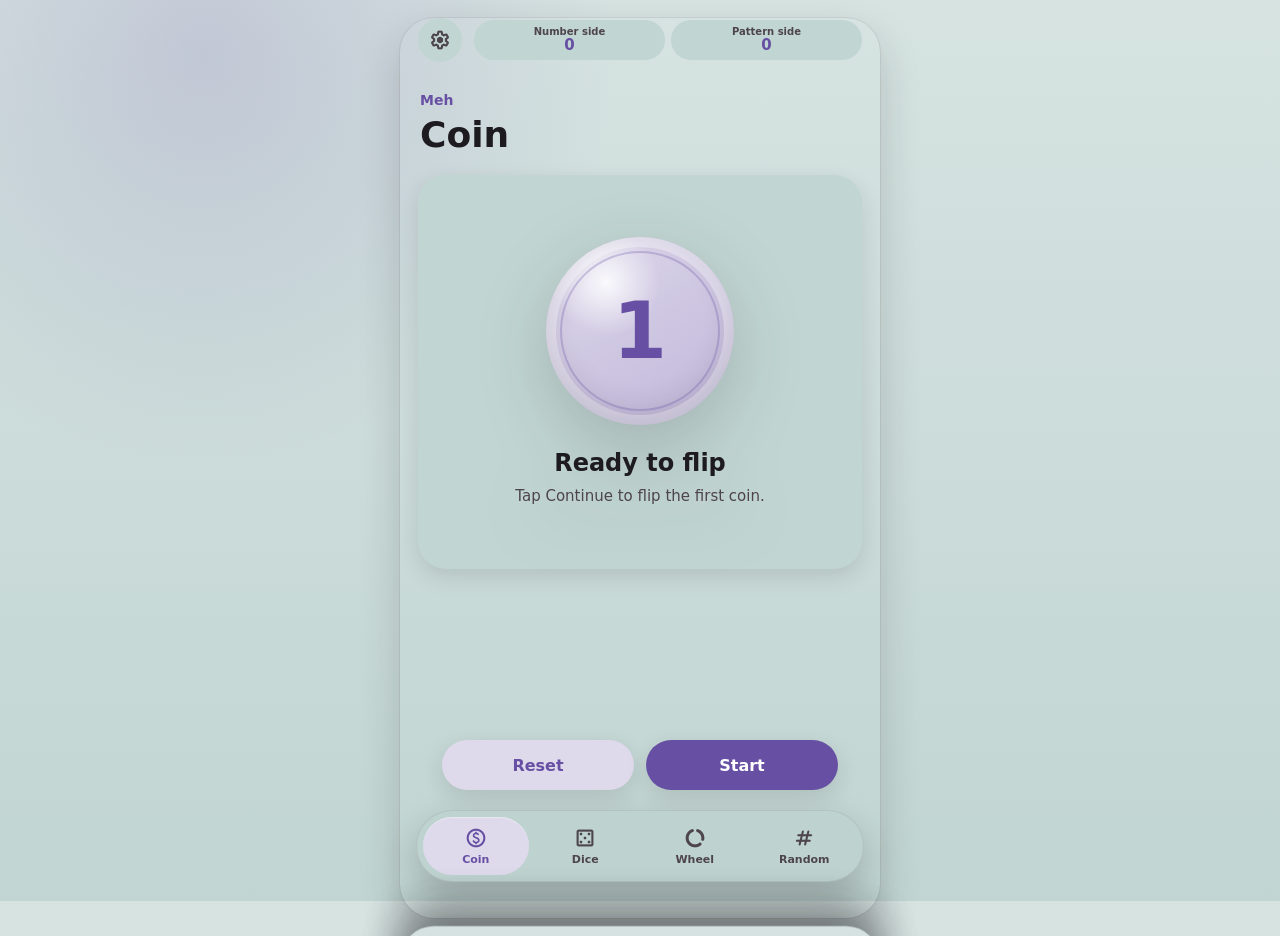
==== android/app/src/main/assets/www/index.html @ 9d7cecc6 "Revert "fix: make iOS PWA status bar transparent" This reverts commit 17bedfe222219bbd988192f1cb6c4c" ====
<!doctype html>
<html lang="zh-CN">
  <head>
    <meta charset="UTF-8" />
    <meta name="viewport" content="width=device-width, initial-scale=1, viewport-fit=cover" />
    <meta id="themeColorMeta" name="theme-color" content="#d6e3e1" />
    <meta name="color-scheme" content="light dark" />
    <meta name="meh-build" content="1.1.1-pwa-r21" />
    <meta name="apple-mobile-web-app-capable" content="yes" />
    <meta id="appleWebAppTitle" name="apple-mobile-web-app-title" content="随便吧" />
    <meta name="apple-mobile-web-app-status-bar-style" content="black-translucent" />
    <meta name="mobile-web-app-capable" content="yes" />
    <style>
      html,
      body {
        width: 100%;
        min-height: 100%;
        margin: 0;
        padding: 0;
      }

      html {
        background-color: var(--surface, #d6e3e1);
      }

      body {
        min-height: 100vh;
        background: transparent;
      }

      @supports (height: 100dvh) {
        body {
          min-height: 100dvh;
        }
      }
    </style>
    <title>随便吧</title>
    <link id="appManifest" rel="manifest" href="./manifest-zh.webmanifest?v=1.1.1-pwa-r21" />
    <script>
      (() => {
        const root = document.documentElement;
        const supportedLanguages = ["zh", "en", "ja", "kk"];
        const browserLanguage = (navigator.languages || [navigator.language || "en"])
          .map((language) => String(language).toLowerCase().split("-")[0])
          .find((language) => supportedLanguages.includes(language)) || "en";
        let language = browserLanguage;
        let savedSettings = {};

        try {
          savedSettings = JSON.parse(localStorage.getItem("meh-app-settings-v2") || "{}");
          if (supportedLanguages.includes(savedSettings.language)) language = savedSettings.language;
        } catch {
          // Keep the browser-derived language when storage is unavailable or invalid.
        }

        const isAndroidApp = Boolean(window.MehAndroid?.getSafeAreaInsets);
        const isStandalone = window.matchMedia?.("(display-mode: standalone)").matches || navigator.standalone === true;
        const isIos = /iPad|iPhone|iPod/.test(navigator.userAgent)
          || (navigator.platform === "MacIntel" && navigator.maxTouchPoints > 1);
        const platformClass = isAndroidApp
          ? "platform-android-app"
          : isIos && isStandalone
            ? "platform-ios-pwa"
            : "platform-browser";
        root.classList.remove("platform-ios-pwa", "platform-android-app", "platform-browser");
        root.classList.add(platformClass);
        root.dataset.runtime = platformClass;

        if (isAndroidApp) {
          try {
            const nativeInsets = JSON.parse(window.MehAndroid.getSafeAreaInsets());
            for (const side of ["top", "right", "bottom", "left"]) {
              root.style.setProperty(`--android-inset-${side}`, `${Number(nativeInsets[side]) || 0}px`);
            }
          } catch (error) {
            console.warn("[Meh] Native safe-area bootstrap failed:", error);
          }
        }

        const normalizeHex = (value, fallback) => /^#[0-9a-f]{6}$/i.test(String(value)) ? String(value) : fallback;
        const mixHex = (from, to, amount) => {
          const channels = (hex) => [1, 3, 5].map((start) => Number.parseInt(hex.slice(start, start + 2), 16));
          const a = channels(from);
          const b = channels(to);
          return `#${a.map((value, index) => Math.round(value * (1 - amount) + b[index] * amount).toString(16).padStart(2, "0")).join("")}`;
        };
        const background = normalizeHex(savedSettings.primaryThemeColor || savedSettings.themeColor, "#6b9c94");
        const accent = normalizeHex(savedSettings.secondaryThemeColor || savedSettings.themeColor, "#6750a4");
        const prefersDark = window.matchMedia?.("(prefers-color-scheme: dark)").matches;
        const isDark = savedSettings.darkMode === "dark" || (savedSettings.darkMode !== "light" && prefersDark);
        const surface = isDark ? mixHex(background, "#111014", 0.82) : mixHex(background, "#ffffff", 0.72);
        const surfaceContainer = isDark ? mixHex(background, "#1d1b20", 0.72) : mixHex(background, "#ffffff", 0.58);
        const surfaceContainerHigh = isDark ? mixHex(background, "#24212a", 0.66) : mixHex(background, "#ffffff", 0.48);
        root.classList.toggle("theme-dark", isDark);
        root.style.colorScheme = isDark ? "dark" : "light";
        root.style.setProperty("--primary", accent);
        root.style.setProperty("--surface", surface);
        root.style.setProperty("--surface-container", surfaceContainer);
        root.style.setProperty("--surface-container-high", surfaceContainerHigh);
        document.querySelector("#themeColorMeta").content = surface;

        const isChinese = language === "zh";
        const appName = isChinese ? "随便吧" : "Meh";
        const pwaBuild = document.querySelector('meta[name="meh-build"]').content;
        document.documentElement.lang = isChinese ? "zh-CN" : language;
        document.title = appName;
        document.querySelector("#appleWebAppTitle").content = appName;
        document.querySelector("#appManifest").href = isChinese
          ? `./manifest-zh.webmanifest?v=${encodeURIComponent(pwaBuild)}`
          : `./manifest-meh.webmanifest?v=${encodeURIComponent(pwaBuild)}`;
      })();
    </script>
    <link
      rel="icon"
      type="image/x-icon"
      href="./favicon.ico?v=1.1.1-pwa-r21"
    />
    <link
      rel="shortcut icon"
      type="image/x-icon"
      href="./favicon.ico?v=1.1.1-pwa-r21"
    />
    <link
      rel="apple-touch-icon"
      href="./icons/meh_icon.png?v=1.1.1-pwa-r21"
    />
    <link rel="stylesheet" href="./style.css?v=1.1.1-pwa-r21" />
  </head>
  <body>
    <div id="viewport-background" aria-hidden="true"></div>

    <div class="phone-frame" id="app">
      <main class="app">
        <header class="top-bar" id="topBar">
          <button class="icon-button" id="settingsButton" type="button" aria-label="打开设置">
            <span class="material-symbols-rounded" aria-hidden="true">settings</span>
          </button>

          <div class="top-stats" id="topStats" aria-label="统计信息">
            <span class="material-symbols-rounded" aria-hidden="true">query_stats</span>
            <span>统计</span>
          </div>

          <button class="icon-button" id="featureButton" type="button" aria-label="功能按钮">
            <span class="material-symbols-rounded" aria-hidden="true">more_horiz</span>
          </button>
        </header>

        <section class="page-heading">
          <p class="app-name" id="appName">随便吧</p>
          <h1 id="pageTitle">抛硬币</h1>
        </section>

        <section class="page-card" id="pageContent" aria-live="polite"></section>
      </main>
    </div>

    <div class="page-actions" id="pageActions" hidden>
      <button class="pill-button pill-button-tonal" id="resetButton" type="button">清零</button>
      <button class="pill-button pill-button-filled" id="continueButton" type="button">继续</button>
    </div>

    <nav class="floating-dock bottom-nav-positioner" aria-label="主要功能">
      <div class="floating-dock-surface bottom-nav-surface">
        <div class="floating-dock-content bottom-nav-content">
          <div class="dock-indicator" id="dockIndicator" aria-hidden="true"></div>
          <button class="dock-item is-active" type="button" data-page="coin">
            <span class="material-symbols-rounded" aria-hidden="true">paid</span>
            <span data-nav-label="coin">抛硬币</span>
          </button>
          <button class="dock-item" type="button" data-page="dice">
            <span class="material-symbols-rounded" aria-hidden="true">casino</span>
            <span data-nav-label="dice">摇骰子</span>
          </button>
          <button class="dock-item" type="button" data-page="wheel">
            <span class="material-symbols-rounded" aria-hidden="true">data_usage</span>
            <span data-nav-label="wheel">大转盘</span>
          </button>
          <button class="dock-item" type="button" data-page="number">
            <span class="material-symbols-rounded" aria-hidden="true">tag</span>
            <span data-nav-label="number">随机数</span>
          </button>
        </div>
      </div>
    </nav>

    <div class="scrim" id="scrim" hidden></div>

    <aside class="settings-sheet" id="settingsSheet" aria-hidden="true" aria-labelledby="settingsTitle">
      <div class="sheet-handle" aria-hidden="true"></div>
      <div class="sheet-header">
        <div>
          <h2 id="settingsTitle" data-i18n="settings">设置</h2>
        </div>
        <button class="icon-button" id="closeSettingsButton" type="button" aria-label="关闭设置">
          <span class="material-symbols-rounded" aria-hidden="true">close</span>
        </button>
      </div>

<!--=========原本段落=========-->

      <!-- <section class="setting-card color-setting-card">
        <div class="setting-title" data-i18n="themeColor">主题颜色</div>
        <div class="palette-panel">
          <div class="color-row">
            <div>
              <span class="setting-title" data-i18n="primaryThemeColor">首选主题色（背景）</span>
              <span class="setting-copy">Surface / Background</span>
            </div>
          </div>
          <div class="swatch-grid" id="primarySwatches"></div>
          <div class="advanced-color-picker" id="primaryColorPicker" data-color-picker="primary" hidden>
            <span class="picker-field" aria-hidden="true">
              <span class="picker-dot"></span>
            </span>
            <input class="picker-hue-range" type="range" min="0" max="360" value="0" aria-label="Primary hue" />
            <span class="picker-hue" aria-hidden="true">
              <span class="picker-hue-thumb"></span>
            </span>
            <input class="color-input" id="primaryThemeColorInput" type="hidden" value="#6b9c94" />
          </div>

          <div class="color-row">
            <div>
              <span class="setting-title" data-i18n="secondaryThemeColor">次选主题色（字体/按钮）</span>
              <span class="setting-copy">Text / Buttons</span>
            </div>
          </div>
          <div class="swatch-grid" id="secondarySwatches"></div>
          <div class="advanced-color-picker" id="secondaryColorPicker" data-color-picker="secondary" hidden>
            <span class="picker-field" aria-hidden="true">
              <span class="picker-dot"></span>
            </span>
            <input class="picker-hue-range" type="range" min="0" max="360" value="0" aria-label="Secondary hue" />
            <span class="picker-hue" aria-hidden="true">
              <span class="picker-hue-thumb"></span>
            </span>
            <input class="color-input" id="secondaryThemeColorInput" type="hidden" value="#6750a4" />
          </div>
        </div> 
      </section>-->

<!--========= 使用gemini=========修改 -->

      <section class="setting-card color-setting-card">
        <div class="setting-section-title">
          <span class="material-symbols-rounded setting-title-icon" aria-hidden="true">palette</span>
          <span class="setting-title" data-i18n="themeColor">主题颜色</span>
        </div>
        <div class="palette-panel">
          <div class="color-row">
            <span class="setting-title" data-i18n="primaryThemeColor">首选主题色（背景）</span>
          </div>
          <div class="swatch-grid" id="primarySwatches"></div>
          <div class="advanced-color-picker" id="primaryColorPicker" data-color-picker="primary" hidden>
            <span class="picker-field" aria-hidden="true">
              <span class="picker-dot"></span>
            </span>
            <input class="picker-hue-range" type="range" min="0" max="360" value="0" aria-label="Primary hue" />
            <span class="picker-hue" aria-hidden="true">
              <span class="picker-hue-thumb"></span>
            </span>
            <input class="color-input" id="primaryThemeColorInput" type="hidden" value="#6b9c94" />
          </div>

          <div class="color-row" style="margin-top: 12px;">
            <span class="setting-title" data-i18n="secondaryThemeColor">次选主题色（字体/按钮）</span>
          </div>
          <div class="swatch-grid" id="secondarySwatches"></div>
          <div class="advanced-color-picker" id="secondaryColorPicker" data-color-picker="secondary" hidden>
            <span class="picker-field" aria-hidden="true">
              <span class="picker-dot"></span>
            </span>
            <input class="picker-hue-range" type="range" min="0" max="360" value="0" aria-label="Secondary hue" />
            <span class="picker-hue" aria-hidden="true">
              <span class="picker-hue-thumb"></span>
            </span>
            <input class="color-input" id="secondaryThemeColorInput" type="hidden" value="#6750a4" />
          </div>
        </div>
      </section>

<!-- =====使用gemini修改结束====== -->

      <section class="setting-card">
        <div class="dark-mode-picker">
          <label class="editor-label language-label" for="darkModeMenuButton">
            <span class="material-symbols-rounded" aria-hidden="true">dark_mode</span>
            <span data-i18n="darkMode">深色模式</span>
          </label>

          <button class="editor-field language-menu-button" id="darkModeMenuButton" type="button" aria-haspopup="listbox" aria-expanded="false">
            <span id="darkModeMenuText">自动</span>
            <span class="material-symbols-rounded menu-arrow" aria-hidden="true">expand_more</span>
          </button>

          <div class="language-menu dark-mode-menu" id="darkModeMenu" role="listbox" hidden>
            <button type="button" role="option" data-dark-option="light" data-i18n="lightMode">浅色</button>
            <button type="button" role="option" data-dark-option="dark" data-i18n="darkModeOnly">深色</button>
            <button type="button" role="option" data-dark-option="auto" data-i18n="autoMode">自动</button>
          </div>
        </div>

        <select class="editor-field native-dark-mode-select" id="darkModeSelect" aria-hidden="true" tabindex="-1">
          <option value="light">浅色</option>
          <option value="dark">深色</option>
          <option value="auto">自动</option>
        </select>
      </section>

<!-- =====新增加的显示控件 =========-->
      <section class="setting-card">
        <div class="setting-section-title" style="margin-bottom: 12px;">
          <span class="material-symbols-rounded setting-title-icon" aria-hidden="true">tune</span>
          <span class="setting-title" data-i18n="personalization">个性化</span>
        </div>

        <div class="setting-row">
          <label class="setting-title" for="uiScaleRange" data-i18n="displaySize">显示大小</label>
          <span class="setting-value" id="uiScaleValue">1.00</span>
        </div>
        <input class="range-input" id="uiScaleRange" type="range" min="0.85" max="1.25" step="0.01" value="1" />

        <div class="setting-row" style="margin-top: 14px;">
          <label class="setting-title" for="topHeightRange" data-i18n="topHeight">顶部高度</label>
          <span class="setting-value" id="topHeightValue">0</span>
        </div>
        <input class="range-input" id="topHeightRange" type="range" min="0" max="56" step="1" value="0" />

        <div class="setting-row" style="margin-top: 14px;">
          <label class="setting-title" for="dockThicknessRange" data-i18n="dockThickness">竖向厚度</label>
          <span class="setting-value" id="dockThicknessValue">58</span>
        </div>
        <input class="range-input" id="dockThicknessRange" type="range" min="46" max="76" step="1" value="58" />

        <div class="setting-row" style="margin-top: 14px;">
          <label class="setting-title" for="dockSideGapRange" data-i18n="dockSideGap">左右边距</label>
          <span class="setting-value" id="dockSideGapValue">28</span>
        </div>
        <input class="range-input" id="dockSideGapRange" type="range" min="12" max="64" step="1" value="28" />

        <div class="setting-row" style="margin-top: 14px;">
          <label class="setting-title" for="dockBottomGapRange" data-i18n="dockBottomGap">离底部距离</label>
          <span class="setting-value" id="dockBottomGapValue">18</span>
        </div>
        <input class="range-input" id="dockBottomGapRange" type="range" min="0" max="40" step="1" value="18" />
      </section>

<!-- =====新增加的显示控件 =========-->
      <section class="setting-card">
        <div class="setting-row wallpaper-title-row">
          <div class="setting-section-title">
            <span class="material-symbols-rounded setting-title-icon" aria-hidden="true">image</span>
            <span class="setting-title" data-i18n="backgroundImage">自定义背景图</span>
          </div>
          <button class="icon-button wallpaper-delete-toggle" id="wallpaperDeleteToggle" type="button" aria-label="清除当前壁纸" hidden>
            <span class="material-symbols-rounded" aria-hidden="true">delete</span>
          </button>
        </div>



        <div class="preset-wallpaper-grid" id="presetWallpaperGrid"></div>
        <input class="file-input" id="backgroundImageInput" type="file" accept="image/*" multiple />
        
        <div class="setting-row" style="margin-top: 12px;">
          <span class="setting-title" style="font-size: 14px;" data-i18n="backgroundOpacity">背景图透明度</span>
          <span class="setting-value" id="bgOpacityValue">1.00</span>
        </div>
        <input class="range-input" id="bgOpacityRange" type="range" min="0" max="1" step="0.01" value="1" />
        <button class="small-pill-button full-width" id="clearBackgroundButton" type="button" data-i18n="clear" style="margin-top: 8px;">清除</button>
      </section>


      <section class="setting-card">
        <div class="language-picker">
          <label class="editor-label language-label" for="languageMenuButton">
            <span class="material-symbols-rounded" aria-hidden="true">language</span>
            <span data-i18n="language">语言</span>
          </label>
          <button class="editor-field language-menu-button" id="languageMenuButton" type="button" aria-haspopup="listbox" aria-expanded="false">
            <span id="languageMenuText">中文</span>
            <span class="material-symbols-rounded menu-arrow" aria-hidden="true">expand_more</span>
          </button>
          <div class="language-menu" id="languageMenu" role="listbox" hidden>
            <button type="button" role="option" data-lang-option="zh">中文</button>
            <button type="button" role="option" data-lang-option="en">English</button>
            <button type="button" role="option" data-lang-option="ja">日本語</button>
            <button type="button" role="option" data-lang-option="kk">Қазақша</button>
          </div>
        </div>
        <select class="editor-field native-language-select" id="languageSelect" aria-hidden="true" tabindex="-1">
          <option value="zh">中文</option>
          <option value="en">English</option>
          <option value="ja">日本語</option>
          <option value="kk">Қазақша</option>
        </select>
      </section>

      <section class="setting-card version-card" aria-labelledby="aboutVersionTitle">
        <div class="setting-section-title">
          <span class="material-symbols-rounded setting-title-icon" aria-hidden="true">info</span>
          <span class="setting-title" id="aboutVersionTitle" data-i18n="aboutVersion">关于 / 版本</span>
        </div>
        <div class="version-details">
          <span><span data-i18n="webVersion">Web 版本</span>：1.1.1</span>
          <span><span data-i18n="buildVersion">构建</span>：<span id="pwaBuildValue">1.1.1-pwa-r21</span></span>
          <span id="androidVersionDetail" hidden>Android：<span id="androidVersionValue"></span></span>
        </div>
        <button class="small-pill-button full-width" id="checkUpdateButton" type="button" data-i18n="checkUpdate">检查更新</button>
        <p class="update-status" id="pwaUpdateStatus" role="status" aria-live="polite"></p>
      </section>
    </aside>

    <aside class="editor-sheet" id="wheelEditorSheet" aria-hidden="true" aria-labelledby="wheelEditorTitle">
      <div class="sheet-handle" aria-hidden="true"></div>
      <div class="sheet-header">
        <div>
          <p class="sheet-label" data-i18n="wheel">大转盘</p>
          <h2 id="wheelEditorTitle" data-i18n="wheelEditorTitle">编辑预设</h2>
        </div>
        <button class="icon-button" id="closeWheelEditorButton" type="button" aria-label="关闭转盘编辑">
          <span class="material-symbols-rounded" aria-hidden="true">close</span>
        </button>
      </div>

      <section class="setting-group">
        <div class="editor-section-title">
          <h3 id="wheelPresetHeading" data-i18n="choosePreset">当前预设</h3>
          <button class="small-pill-button preset-add-button" id="addWheelPresetButton" type="button" data-i18n="add">添加</button>
        </div>
        <select class="editor-field" id="wheelPresetSelect" aria-labelledby="wheelPresetHeading"></select>
        <div class="preset-chip-list" id="wheelPresetList"></div>
      </section>

      <section class="setting-group">
        <label class="editor-label" for="wheelPresetName" data-i18n="saveName">保存名称</label>
        <input class="editor-field" id="wheelPresetName" type="text" value="默认转盘" />
      </section>

      <section class="setting-group">
        <label class="editor-label" for="wheelOptionCount" data-i18n="optionCount">选项数量</label>
        <input class="editor-field" id="wheelOptionCount" type="number" min="2" max="12" value="4" />
      </section>

      <section class="setting-group">
        <div class="editor-section-title">
          <h3 data-i18n="optionWeight">选项和权重</h3>
          <button class="small-pill-button" id="addWheelOptionButton" type="button" data-i18n="add">添加</button>
        </div>
        <div class="wheel-option-list" id="wheelOptionList"></div>
      </section>

      <button class="save-preset-button" id="saveWheelPresetButton" type="button" data-i18n="saveWheelPreset">保存当前转盘预设</button>
    </aside>

    <aside class="editor-sheet" id="numberSettingsSheet" aria-hidden="true" aria-labelledby="numberSettingsTitle">
      <div class="sheet-handle" aria-hidden="true"></div>
      <div class="sheet-header">
        <div>
          <p class="sheet-label" data-i18n="number">随机数</p>
          <h2 id="numberSettingsTitle" data-i18n="tuneNumber">设置随机数范围</h2>
        </div>
        <button class="icon-button" id="closeNumberSettingsButton" type="button" aria-label="关闭随机数设置">
          <span class="material-symbols-rounded" aria-hidden="true">close</span>
        </button>
      </div>

      <section class="setting-group">
        <label class="editor-label" for="numberMinInput" data-i18n="min">最小值</label>
        <input class="editor-field" id="numberMinInput" type="number" value="1" />
      </section>

      <section class="setting-group">
        <label class="editor-label" for="numberMaxInput" data-i18n="max">最大值</label>
        <input class="editor-field" id="numberMaxInput" type="number" value="100" />
      </section>

      <section class="setting-group">
        <label class="editor-label" for="numberCountInput" data-i18n="count">生成数量</label>
        <input class="editor-field" id="numberCountInput" type="number" min="1" max="50" value="1" />
      </section>

      <label class="checkbox-row">
        <input id="numberRepeatInput" type="checkbox" checked />
        <span data-i18n="allowRepeat">允许重复</span>
      </label>

      <button class="save-preset-button" id="saveNumberSettingsButton" type="button" data-i18n="settings">设置</button>
    </aside>

    <script src="./pwa-update.js?v=1.1.1-pwa-r21" defer></script>
    <script src="./app.js?v=1.1.1-pwa-r21" defer></script>
  </body>
</html>
---- android/app/src/main/assets/www/style.css ----
:root {
  font-synthesis: none;
}

@font-face {
  font-family: "Material Symbols Rounded";
  src: url("./fonts/material-symbols-rounded.woff2?v=1.1.1-pwa-r21") format("woff2");
  font-display: block;
  font-style: normal;
  font-weight: 100 700;
}

:root {
  color-scheme: light;
  --ui-scale: 1;
  --primary: #6750a4;
  --on-primary: #ffffff;
  --primary-container: #ded9eb;
  --on-primary-container: #1d1b20;
  --surface: #d6e3e1;
  --surface-container: #c1d5d2;
  --surface-container-high: #b2cbc7;
  --on-surface: #1d1b20;
  --on-surface-variant: #4d444c;
  --outline: #7f747c;
  --dock-bg: rgba(255, 251, 255, 0.86);
  --radius-card: 28px;
  --radius-large: 36px;
  --shadow-1: 0 8px 22px rgba(29, 27, 32, 0.12);
  --shadow-2: 0 18px 42px rgba(29, 27, 32, 0.18);
  --shadow-3: 0 22px 34px rgba(29, 27, 32, 0.18);
  --ease: cubic-bezier(0.2, 0, 0, 1);
  --app-wallpaper-image: linear-gradient(transparent, transparent);
  --app-background:
    var(--app-wallpaper-image),
    radial-gradient(circle at 16% 6%, color-mix(in srgb, var(--primary) 18%, transparent), transparent 30%),
    linear-gradient(180deg, var(--surface) 0%, var(--surface-container) 100%);
  --app-background-size: cover, auto, auto;
  --app-background-position: center, center, center;
  --app-background-repeat: no-repeat, no-repeat, no-repeat;
  --top-extra: 0px;
  --dock-thickness: 58px;
  --dock-side-gap: 28px;
  --dock-bottom-gap: 18px;
  /* Shared business UI consumes these neutral variables only. Platform layers own their values. */
  --content-inset-top: 0px;
  --content-inset-right: 0px;
  --content-inset-bottom: 0px;
  --content-inset-left: 0px;
  --android-inset-top: 0px;
  --android-inset-right: 0px;
  --android-inset-bottom: 0px;
  --android-inset-left: 0px;
  --dock-inline-start: max(var(--dock-side-gap), var(--content-inset-left));
  --dock-inline-end: max(var(--dock-side-gap), var(--content-inset-right));
  /* The user setting is the dock surface's exact physical distance from the viewport edge. */
  --dock-bottom-offset: var(--dock-bottom-gap);
  --bottom-nav-height: calc(
    calc(var(--dock-thickness) * var(--ui-scale))
    + 14px
  );
  --dock-outer-height: var(--bottom-nav-height);
  --page-actions-bottom: calc(
    var(--dock-bottom-offset)
    + var(--dock-outer-height)
    + 20px
  );
  --app-content-bottom-clearance: calc(
    var(--page-actions-bottom)
    + calc(70px * var(--ui-scale))
  );
  --app-height: 100vh;
}

@supports (height: 100dvh) {
  :root {
    --app-height: 100dvh;
  }
}

/* iOS standalone PWA adapter: this is the only scope allowed to read WebKit safe-area env(). */
:root.platform-ios-pwa {
  --content-inset-top: env(safe-area-inset-top, 0px);
  --content-inset-right: env(safe-area-inset-right, 0px);
  --content-inset-bottom: env(safe-area-inset-bottom, 0px);
  --content-inset-left: env(safe-area-inset-left, 0px);
}

/* Android WebView adapter: values are zero unless the edge-to-edge native host supplies them. */
:root.platform-android-app {
  --content-inset-top: var(--android-inset-top);
  --content-inset-right: var(--android-inset-right);
  --content-inset-bottom: var(--android-inset-bottom);
  --content-inset-left: var(--android-inset-left);
}

/* Normal browser fallback: no system-bar inset is inferred. */
:root.platform-browser {
  --content-inset-top: 0px;
  --content-inset-right: 0px;
  --content-inset-bottom: 0px;
  --content-inset-left: 0px;
}

* {
  box-sizing: border-box;
}
html {
  width: 100%;
  min-height: 100%;
  margin: 0;
  padding: 0;
  background-color: var(--surface);
  background-image: var(--app-background);
  background-size: var(--app-background-size);
  background-position: var(--app-background-position);
  background-repeat: var(--app-background-repeat);
}

body {
  /* 使用gemini修改  */
  -webkit-user-select: none; /* Safari */
  user-select: none; /* 标准语法 */
  -webkit-touch-callout: none; /* 禁用 iOS 的长按弹出菜单 */
  overscroll-behavior-y: none;
  /* 修改结束 */
  width: 100%;
  min-height: 100vh;
  min-height: var(--app-height);
  margin: 0;
  padding: 0;
  background: transparent;
  color: var(--on-surface);
  font-family: "Google Sans", Roboto, system-ui, sans-serif;
  isolation: isolate;
}

#viewport-background {
  position: fixed;
  inset: -1px;
  z-index: 0;
  width: auto;
  height: auto;
  background: transparent;
  pointer-events: none;
  transform: none;
  filter: none;
  contain: none;
  will-change: auto;
}

button {
  border: 0;
  font: inherit;
  cursor: pointer;
  -webkit-tap-highlight-color: transparent;
}

h1,
h2,
h3,
p {
  margin: 0;
}

.material-symbols-rounded {
  font-family: "Material Symbols Rounded";
  font-size: calc(22px * var(--ui-scale));
  font-feature-settings: "liga";
  font-style: normal;
  font-weight: 500;
  font-variation-settings: "FILL" 1, "wght" 500, "GRAD" 0, "opsz" 24;
  letter-spacing: 0;
  line-height: 1;
  text-transform: none;
  white-space: nowrap;
  word-wrap: normal;
  -webkit-font-smoothing: antialiased;
}

.material-symbols-rounded svg {
  display: block;
  width: 1em;
  height: 1em;
  fill: currentColor;
  pointer-events: none;
}

.phone-frame {
  position: relative;
 /*使用gemini 修改 */
  z-index: 1;
  /* 修改结束 */
  width: min(100vw, 480px);
  min-height: 100vh;
  min-height: var(--app-height);
  margin: 0 auto;
  background: transparent;
  box-shadow: 0 0 0 1px rgba(127, 116, 124, 0.14), var(--shadow-2);
  overflow: hidden;
}
.app {
  min-height: 100vh;
  min-height: var(--app-height);
  padding-top: calc(var(--content-inset-top) + var(--top-extra));

  padding-left: max(
    calc(18px * var(--ui-scale)),
    var(--content-inset-left)
  );

  padding-right: max(
    calc(18px * var(--ui-scale)),
    var(--content-inset-right)
  );

  padding-bottom: var(--app-content-bottom-clearance);
  position: relative;
  z-index: 2;
}
 .top-bar {
  display: grid;
  grid-template-columns: calc(44px * var(--ui-scale)) 1fr calc(44px * var(--ui-scale));
  align-items: center;
  gap: 12px;
}

.top-bar.no-feature {
  grid-template-columns: calc(44px * var(--ui-scale)) 1fr;
}

#featureButton[hidden] {
  display: none;
}

.icon-button {
  display: grid;
  width: calc(44px * var(--ui-scale));
  height: calc(44px * var(--ui-scale));
  place-items: center;
  border-radius: 999px;
  background: var(--surface-container);
  color: var(--on-surface-variant);
  transition:
    transform 180ms var(--ease),
    background-color 180ms var(--ease),
    color 180ms var(--ease);
}

.icon-button.is-feature-active {
  background: var(--primary-container);
  color: var(--primary);
}

.icon-button:active,
.dock-item:active,
.pill-button:active {
  transform: scale(0.96);
}

.top-stats {
  display: inline-flex;
  min-width: 0;
  height: calc(40px * var(--ui-scale));
  align-items: center;
  justify-content: center;
  gap: 6px;
  border-radius: 999px;
  background: var(--surface-container);
  color: var(--on-surface-variant);
  font-size: calc(13px * var(--ui-scale));
  font-weight: 700;
}

.top-stats.is-coin {
  display: grid;
  grid-template-columns: repeat(2, minmax(0, 1fr));
  gap: 6px;
  height: auto;
  min-height: calc(40px * var(--ui-scale));
  background: transparent;
}

.top-stat-item {
  display: grid;
  min-width: 0;
  min-height: calc(40px * var(--ui-scale));
  align-content: center;
  border-radius: 999px;
  background: var(--surface-container);
  padding: 5px 8px;
  text-align: center;
}

.top-stat-label {
  color: var(--on-surface-variant);
  font-size: calc(10px * var(--ui-scale));
  font-weight: 700;
}

.top-stat-value {
  color: var(--primary);
  font-size: calc(15px * var(--ui-scale));
  font-weight: 700;
  line-height: 1.1;
}

.top-stats.is-dice,
.top-stats.is-number-single {
  display: flex;
  height: calc(42px * var(--ui-scale));
  justify-content: flex-start;
  gap: 6px;
  overflow-x: auto;
  background: transparent;
  scrollbar-width: none;
  -webkit-overflow-scrolling: touch;
}

.top-stats.is-dice::-webkit-scrollbar,
.top-stats.is-number-single::-webkit-scrollbar {
  display: none;
}

.top-stats.is-wheel,
.top-stats.is-number-group {
  position: relative;
  display: block;
  height: auto;
  overflow: visible;
  background: transparent;
}

.wheel-last-button {
  display: inline-flex;
  width: 100%;
  min-height: calc(40px * var(--ui-scale));
  align-items: center;
  justify-content: center;
  gap: 6px;
  border-radius: 999px;
  background: var(--surface-container);
  color: var(--primary);
  padding: 0 12px;
  font-size: calc(13px * var(--ui-scale));
  font-weight: 700;
}

.wheel-history-menu {
  position: absolute;
  top: calc(46px * var(--ui-scale));
  right: 0;
  left: 0;
  z-index: 7;
  display: none;
  max-height: calc(220px * var(--ui-scale));
  overflow-y: auto;
  border-radius: 20px;
  background: var(--surface);
  box-shadow: var(--shadow-2);
  padding: 8px;
}

.top-stats.is-wheel.is-expanded .wheel-history-menu,
.top-stats.is-number-group.is-expanded .wheel-history-menu {
  display: grid;
  gap: 6px;
}

.wheel-history-item {
  border-radius: 16px;
  background: var(--surface-container);
  color: var(--on-surface);
  padding: 10px 12px;
  font-size: calc(13px * var(--ui-scale));
  font-weight: 700;
  text-align: left;
}

.dice-history-chip {
  display: inline-flex;
  min-width: calc(40px * var(--ui-scale));
  height: calc(40px * var(--ui-scale));
  flex: 0 0 auto;
  align-items: center;
  justify-content: center;
  border-radius: 999px;
  background: var(--surface-container);
  color: var(--primary);
  font-size: calc(16px * var(--ui-scale));
  font-weight: 700;
}

.dice-history-empty {
  display: inline-flex;
  height: calc(40px * var(--ui-scale));
  flex: 0 0 auto;
  align-items: center;
  justify-content: center;
  border-radius: 999px;
  background: var(--surface-container);
  color: var(--on-surface-variant);
  padding: 0 14px;
  font-size: calc(13px * var(--ui-scale));
  font-weight: 700;
}

.number-history-chip {
  display: inline-flex;
  min-width: calc(46px * var(--ui-scale));
  height: calc(40px * var(--ui-scale));
  flex: 0 0 auto;
  align-items: center;
  justify-content: center;
  border-radius: 999px;
  background: var(--surface-container);
  color: var(--primary);
  padding: 0 12px;
  font-size: calc(15px * var(--ui-scale));
  font-weight: 700;
}

.page-heading {
  padding: calc(30px * var(--ui-scale)) 2px calc(20px * var(--ui-scale));
}

.app-name {
  margin-bottom: 8px;
  color: var(--primary);
  font-size: calc(14px * var(--ui-scale));
  font-weight: 700;
}

.page-heading h1 {
  font-size: calc(36px * var(--ui-scale));
  line-height: 1.08;
  letter-spacing: 0;
}

.page-card {
  display: grid;
  min-height: calc(300px * var(--ui-scale));
  place-items: center;
  border-radius: var(--radius-card);
  background: var(--surface-container);
  padding: calc(28px * var(--ui-scale));
  box-shadow: var(--shadow-1);
  text-align: center;
}

.placeholder-icon {
  display: grid;
  width: calc(96px * var(--ui-scale));
  height: calc(96px * var(--ui-scale));
  margin: 0 auto 18px;
  place-items: center;
  border-radius: 50%;
  background: var(--primary-container);
  color: var(--primary);
}

.placeholder-icon .material-symbols-rounded {
  font-size: calc(42px * var(--ui-scale));
}

.placeholder-title {
  margin-bottom: 8px;
  font-size: calc(22px * var(--ui-scale));
  font-weight: 700;
}

.placeholder-copy {
  color: var(--on-surface-variant);
  font-size: calc(15px * var(--ui-scale));
  line-height: 1.5;
}

.coin-stage {
  display: grid;
  width: 100%;
  min-height: calc(338px * var(--ui-scale));
  place-items: center;
  perspective: 900px;
}
/* 原代码 */
/* .coin-content {
  display: grid;
  justify-items: center;
}

.coin {
  position: relative;
  width: calc(188px * var(--ui-scale));
  height: calc(188px * var(--ui-scale));
  border-radius: 50%;
  --coin-start-rotation: 0deg;
  --coin-end-rotation: 1080deg;
  background:
    radial-gradient(circle at 32% 24%, rgba(255, 255, 255, 0.88), transparent 28%),
    linear-gradient(145deg, var(--primary-container), color-mix(in srgb, var(--primary) 42%, #ffffff));
  box-shadow:
    inset 0 -12px 30px rgba(29, 27, 32, 0.14),
    inset 0 0 0 10px rgba(255, 255, 255, 0.36),
    var(--shadow-3);
  color: var(--primary);
  transform-style: preserve-3d;
}

.coin-number {
  font-size: calc(78px * var(--ui-scale));
  font-weight: 700;
  line-height: 1;
  transform: translateZ(1px);
}

.coin-pattern {
  transform: rotateY(180deg) translateZ(1px);
} */
/* 使用gemini修改 */
.coin-content {
  display: grid;
  justify-items: center;
  /* 【改动】将阴影移到外层容器上。这样硬币翻转时，影子永远在下方，不会跟着 3D 翻转 */
  filter: drop-shadow(0 22px 34px rgba(29, 27, 32, 0.18));
}

.coin {
  position: relative;
  width: calc(188px * var(--ui-scale));
  height: calc(188px * var(--ui-scale));
  border-radius: 50%;
  --coin-start-rotation: 0deg;
  --coin-end-rotation: 1080deg;
  background:
    radial-gradient(circle at 32% 24%, rgba(255, 255, 255, 0.88), transparent 28%),
    linear-gradient(145deg, var(--primary-container), color-mix(in srgb, var(--primary) 42%, #ffffff));
  /* 【改动】去掉了 var(--shadow-3)外部阴影，只保留硬币的内发光/内阴影体现质感 */
  box-shadow:
    inset 0 -12px 30px rgba(29, 27, 32, 0.14),
    inset 0 0 0 10px rgba(255, 255, 255, 0.36);
  color: var(--primary);
  transform-style: preserve-3d;
  /* 【新增】强制开启 GPU 硬件加速，彻底解决 iOS/Safari 上的闪烁问题 */
  will-change: transform;
}

.coin-number {
  font-size: calc(78px * var(--ui-scale));
  font-weight: 700;
  line-height: 1;
  /* 【改动】将 Z 轴位移从 1px 改为 2px，拉开正反面物理距离，彻底防止 3D 穿模 */
  transform: translateZ(2px);
}

.coin-pattern {
  /* 【改动】同上，Z 轴位移改为 2px */
  transform: rotateY(180deg) translateZ(2px);
}
/* 修改结束 */

.coin::after {
  position: absolute;
  inset: 14px;
  border: 2px solid color-mix(in srgb, var(--primary) 28%, transparent);
  border-radius: 50%;
  content: "";
}

/* 原代码 */
/* .coin.is-flipping {
  animation-duration: 1450ms;
  animation-fill-mode: forwards;
  animation-timing-function: cubic-bezier(0.24, 0.72, 0.18, 1);
} */
/* 原代码 */
/* @keyframes coin-flip-to-pattern {
  0% {
    transform: translateY(0) rotateY(0deg) rotateZ(0deg) scale(1);
  }

  14% {
    transform: translateY(calc(-16px * var(--ui-scale))) rotateY(190deg) rotateZ(5deg) scale(1.04);
  }

  32% {
    transform: translateY(calc(-28px * var(--ui-scale))) rotateY(520deg) rotateZ(-5deg) scale(1.07);
  }

  54% {
    transform: translateY(calc(-17px * var(--ui-scale))) rotateY(845deg) rotateZ(4deg) scale(1.04);
  }

  78% {
    transform: translateY(calc(2px * var(--ui-scale))) rotateY(1190deg) rotateZ(-2deg) scale(0.985);
  }

  91% {
    transform: translateY(calc(-2px * var(--ui-scale))) rotateY(1248deg) rotateZ(1deg) scale(1.012);
  }

  100% {
    transform: translateY(0) rotateY(1260deg) rotateZ(0deg) scale(1);
  }
}

@keyframes coin-flip-to-number {
  0% {
    transform: translateY(0) rotateY(180deg) rotateZ(0deg) scale(1);
  }

  14% {
    transform: translateY(calc(-16px * var(--ui-scale))) rotateY(385deg) rotateZ(5deg) scale(1.04);
  }

  32% {
    transform: translateY(calc(-28px * var(--ui-scale))) rotateY(700deg) rotateZ(-5deg) scale(1.07);
  }

  54% {
    transform: translateY(calc(-17px * var(--ui-scale))) rotateY(930deg) rotateZ(4deg) scale(1.04);
  }

  78% {
    transform: translateY(calc(2px * var(--ui-scale))) rotateY(1028deg) rotateZ(-2deg) scale(0.985);
  }

  91% {
    transform: translateY(calc(-2px * var(--ui-scale))) rotateY(1072deg) rotateZ(1deg) scale(1.012);
  }

  100% {
    transform: translateY(0) rotateY(1080deg) rotateZ(0deg) scale(1);
  }
}

@keyframes dice-roll {
  0% {
    transform: rotateX(0deg) rotateY(0deg) rotateZ(0deg) scale(1);
  }

  18% {
    transform: rotateX(150deg) rotateY(95deg) rotateZ(12deg) scale(1.06);
  }

  42% {
    transform: rotateX(390deg) rotateY(260deg) rotateZ(-16deg) scale(1.1);
  }

  68% {
    transform: rotateX(690deg) rotateY(510deg) rotateZ(10deg) scale(1.02);
  }

  88% {
    transform: rotateX(830deg) rotateY(660deg) rotateZ(-5deg) scale(0.98);
  }

  100% {
    transform: rotateX(900deg) rotateY(720deg) rotateZ(0deg) scale(1);
  }
}

@keyframes number-pop {
  0% {
    opacity: 0.2;
    transform: translateY(8px) scale(0.94);
  }

  65% {
    opacity: 1;
    transform: translateY(-2px) scale(1.03);
  }

  100% {
    opacity: 1;
    transform: translateY(0) scale(1);
  }
} */
 
/* 使用gemini修改 */
.coin.is-flipping {
  animation-duration: 1450ms;
  animation-fill-mode: forwards;
  animation-timing-function: cubic-bezier(0.24, 0.72, 0.18, 1);
}

/* 抛到图案面 */
@keyframes coin-flip-to-pattern {
  0% {
    transform: rotateY(var(--coin-start-rotation)) rotateZ(0deg) scale(1);
  }
  30% {
    transform: rotateY(535deg) rotateZ(-5deg) scale(1.08);
  }
  68% {
    transform: rotateY(1145deg) rotateZ(3deg) scale(1.01);
  }
  100% {
    transform: rotateY(1260deg) rotateZ(0deg) scale(1);
  }
}

/* 抛到数字面 */
@keyframes coin-flip-to-number {
  0% {
    transform: rotateY(var(--coin-start-rotation)) rotateZ(0deg) scale(1);
  }
  30% {
    transform: rotateY(715deg) rotateZ(-5deg) scale(1.08);
  }
  68% {
    transform: rotateY(990deg) rotateZ(3deg) scale(1.01);
  }
  100% {
    transform: rotateY(1080deg) rotateZ(0deg) scale(1);
  }
}
/* 修改结束 */

.coin.is-flipping.flip-to-number {
  animation-name: coin-flip-to-number;
}

.coin.is-flipping.flip-to-pattern {
  animation-name: coin-flip-to-pattern;
}

.coin-face {
  position: absolute;
  inset: 0;
  display: grid;
  place-items: center;
  border-radius: 50%;
  -webkit-backface-visibility: hidden;
  backface-visibility: hidden;
  transform-style: preserve-3d;
}


.coin-meh-face {
  position: relative;
  z-index: 1;
  width: calc(150px * var(--ui-scale));
  height: calc(105px * var(--ui-scale));
  color: color-mix(in srgb, var(--primary) 82%, var(--on-surface));
  filter: drop-shadow(0 3px 5px rgba(29, 27, 32, 0.16));

  /* 整个表情上下位置：数字越大，整体越往下 */
  transform: translateY(calc(2px * var(--ui-scale)));
}

.meh-eye {
  position: absolute;

  /* 眼睛上下位置：数字越大，眼睛越靠下 */
  top: calc(28px * var(--ui-scale));

  width: calc(54px * var(--ui-scale));
  height: calc(34px * var(--ui-scale));
}

.meh-eye-left {
  left: calc(12px * var(--ui-scale));
}

.meh-eye-right {
  right: calc(12px * var(--ui-scale));
}

/* 眼睛上面的横条 */
.meh-eye::before {
  position: absolute;
  left: 0;
  top: 0;
  width: calc(54px * var(--ui-scale));
  height: calc(13px * var(--ui-scale));
  border-radius: 999px;
  background: currentColor;
  content: "";
}

/* 眼睛下面的小半圆：这里已经改小 */
.meh-eye::after {
  position: absolute;
  left: calc(17px * var(--ui-scale));
  top: calc(10px * var(--ui-scale));
  width: calc(20px * var(--ui-scale));
  height: calc(18px * var(--ui-scale));
  border-radius: 0 0 999px 999px;
  background: currentColor;
  content: "";
}

.meh-mouth {
  position: absolute;
  left: 50%;

  /* 嘴巴上下位置：数字越小越靠下，可以用负数 */
  bottom: calc(3px * var(--ui-scale));

  width: calc(66px * var(--ui-scale));
  height: calc(13px * var(--ui-scale));
  border-radius: 999px;
  background: currentColor;
  transform: translateX(-50%);
}

.coin[data-side="pattern"] {
  transform: rotateY(180deg);
}

.coin.is-flipping[data-side="pattern"],
.coin.is-flipping[data-side="number"] {
  transform: rotateY(var(--coin-start-rotation));
}

.coin-result {
  margin-top: calc(24px * var(--ui-scale));
  color: var(--on-surface);
  font-size: calc(24px * var(--ui-scale));
  font-weight: 700;
}

.coin-hint {
  margin-top: 8px;
  color: var(--on-surface-variant);
  font-size: calc(15px * var(--ui-scale));
  line-height: 1.5;
}

.dice-stage {
  display: grid;
  width: 100%;
  min-height: calc(338px * var(--ui-scale));
  place-items: center;
  perspective: 900px;
}

.dice-content {
  display: grid;
  justify-items: center;
}

.dice {
  display: grid;
  width: calc(176px * var(--ui-scale));
  height: calc(176px * var(--ui-scale));
  grid-template-columns: repeat(3, 1fr);
  grid-template-rows: repeat(3, 1fr);
  gap: calc(12px * var(--ui-scale));
  border-radius: var(--radius-large);
  background:
    radial-gradient(circle at 28% 22%, rgba(255, 255, 255, 0.9), transparent 26%),
    linear-gradient(145deg, var(--surface), var(--primary-container));
  box-shadow:
    inset 0 -12px 26px rgba(29, 27, 32, 0.1),
    inset 0 0 0 2px rgba(255, 255, 255, 0.65),
    var(--shadow-3);
  padding: calc(28px * var(--ui-scale));
  transform-style: preserve-3d;
}

.dice.is-rolling {
  animation: dice-roll 2000ms cubic-bezier(0.22, 0.78, 0.18, 1);
}

@keyframes dice-roll {
  0% {
    transform: rotateX(0deg) rotateY(0deg) rotateZ(0deg) scale(1);
  }

  16% {
    transform: rotateX(145deg) rotateY(90deg) rotateZ(12deg) scale(1.06);
  }

  38% {
    transform: rotateX(370deg) rotateY(250deg) rotateZ(-14deg) scale(1.1);
  }

  64% {
    transform: rotateX(650deg) rotateY(500deg) rotateZ(10deg) scale(1.03);
  }

  84% {
    transform: rotateX(820deg) rotateY(650deg) rotateZ(-5deg) scale(0.985);
  }

  100% {
    transform: rotateX(900deg) rotateY(720deg) rotateZ(0deg) scale(1);
  }
}

.dice-dot {
  width: calc(22px * var(--ui-scale));
  height: calc(22px * var(--ui-scale));
  place-self: center;
  border-radius: 50%;
  background: var(--primary);
  box-shadow: inset 0 -3px 8px rgba(29, 27, 32, 0.2);
}

.dice-result {
  margin-top: calc(24px * var(--ui-scale));
  color: var(--on-surface);
  font-size: calc(24px * var(--ui-scale));
  font-weight: 700;
}

.dice-hint {
  margin-top: 8px;
  color: var(--on-surface-variant);
  font-size: calc(15px * var(--ui-scale));
  line-height: 1.5;
}

.wheel-stage {
  display: grid;
  width: 100%;
  min-height: calc(338px * var(--ui-scale));
  place-items: center;
}

.wheel-content {
  display: grid;
  justify-items: center;
}

.wheel-wrap {
  position: relative;
  display: grid;
  width: calc(246px * var(--ui-scale));
  height: calc(246px * var(--ui-scale));
  place-items: center;
}

/* 转盘指针：只保留向下箭头 */
.wheel-pointer {
  position: absolute;
  top: calc(-16px * var(--ui-scale));
  left: 50%;
  z-index: 3;
  display: grid;
  width: calc(44px * var(--ui-scale));
  height: calc(44px * var(--ui-scale));
  place-items: center;
  background: transparent;
  box-shadow: none;
  border-radius: 0;
  color: var(--primary);
  transform: translateX(-50%);
}

.wheel-pointer::before {
  content: "keyboard_arrow_down";
  font-family: "Material Symbols Rounded";
  font-size: calc(42px * var(--ui-scale));
  font-weight: 700;
  line-height: 1;
  text-shadow: 0 4px 10px rgba(29, 27, 32, 0.18);
}

.wheel-pointer::after {
  display: none;
  content: none;
}
.wheel-svg {
  width: 100%;
  height: 100%;
  border-radius: 50%;
  filter: drop-shadow(0 22px 30px rgba(29, 27, 32, 0.2));
  transition: transform var(--wheel-duration, 3000ms) cubic-bezier(0.05, 0.74, 0.12, 1);
}

.wheel-hub {
  position: absolute;
  display: grid;
  width: calc(58px * var(--ui-scale));
  height: calc(58px * var(--ui-scale));
  place-items: center;
  border: 6px solid var(--surface);
  border-radius: 50%;
  background: var(--primary);
  color: var(--on-primary);
  box-shadow: var(--shadow-1);
}

.wheel-result {
  margin-top: calc(24px * var(--ui-scale));
  color: var(--on-surface);
  font-size: calc(24px * var(--ui-scale));
  font-weight: 700;
}

.wheel-hint {
  margin-top: 8px;
  color: var(--on-surface-variant);
  font-size: calc(15px * var(--ui-scale));
  line-height: 1.5;
}

.number-stage {
  display: grid;
  width: 100%;
  min-height: calc(338px * var(--ui-scale));
  place-items: center;
}

.number-content {
  display: grid;
  justify-items: center;
}

.number-display {
  display: grid;
  min-width: calc(188px * var(--ui-scale));
  min-height: calc(188px * var(--ui-scale));
  place-items: center;
  border-radius: var(--radius-large);
  background:
    radial-gradient(circle at 30% 22%, rgba(255, 255, 255, 0.88), transparent 28%),
    linear-gradient(145deg, var(--primary-container), var(--surface));
  color: var(--primary);
  box-shadow:
    inset 0 -12px 28px rgba(29, 27, 32, 0.1),
    var(--shadow-3);
  padding: calc(22px * var(--ui-scale));
}

.number-display.is-pop {
  animation: number-pop 420ms var(--ease) both;
}

@keyframes number-pop {
  0% {
    opacity: 0.65;
    transform: translateY(calc(8px * var(--ui-scale))) scale(0.94);
  }

  55% {
    opacity: 1;
    transform: translateY(calc(-3px * var(--ui-scale))) scale(1.045);
  }

  100% {
    opacity: 1;
    transform: translateY(0) scale(1);
  }
}

.number-display-single {
  font-size: calc(76px * var(--ui-scale));
  font-weight: 700;
  line-height: 1;
}

.number-display-group {
  display: flex;
  max-width: calc(246px * var(--ui-scale));
  flex-wrap: wrap;
  justify-content: center;
  gap: 10px;
}

.number-result-chip {
  border-radius: 999px;
  background: var(--surface);
  color: var(--primary);
  padding: 10px 14px;
  font-size: calc(20px * var(--ui-scale));
  font-weight: 700;
  box-shadow: inset 0 0 0 1px rgba(127, 116, 124, 0.16);
}

.number-result {
  margin-top: calc(24px * var(--ui-scale));
  color: var(--on-surface);
  font-size: calc(24px * var(--ui-scale));
  font-weight: 700;
}

.number-hint {
  margin-top: 8px;
  color: var(--on-surface-variant);
  font-size: calc(15px * var(--ui-scale));
  line-height: 1.5;
}

.page-actions {
  position: fixed;
  left: 50%;
  bottom: var(--page-actions-bottom);
  z-index: 6;
  display: grid;
  width: min(calc(100vw - 56px), 396px);
  grid-template-columns: repeat(2, minmax(0, 1fr));
  gap: 12px;
  transform: translateX(-50%);
}

.page-actions[hidden] {
  display: none;
}

.pill-button {
  min-height: calc(50px * var(--ui-scale));
  border-radius: 999px;
  font-weight: 700;
  box-shadow: var(--shadow-1);
  transition:
    transform 180ms var(--ease),
    background-color 180ms var(--ease),
    color 180ms var(--ease),
    opacity 180ms var(--ease);
}

.pill-button:disabled {
  cursor: default;
  opacity: 0.68;
}

.pill-button-filled {
  background: var(--primary);
  color: var(--on-primary);
}

.pill-button-tonal {
  background: var(--primary-container);
  color: var(--primary);
}

.floating-dock {
  --dock-indicator-x: 8px;
  --dock-indicator-w: 0px;
  position: fixed;
  left: var(--dock-inline-start);
  right: var(--dock-inline-end);
  bottom: var(--dock-bottom-offset);
  z-index: 6;
  width: auto;
  height: var(--bottom-nav-height);
  max-width: 448px;
  margin-inline: auto;
  padding: 0;
  pointer-events: none;
}

.floating-dock-surface {
  position: relative;
  width: 100%;
  height: 100%;
  border: 1px solid rgba(127, 116, 124, 0.18);
  border-radius: 999px;
  background: var(--dock-bg);
  padding: 6px;
  box-shadow: 0 16px 36px rgba(29, 27, 32, 0.22);
  backdrop-filter: blur(18px);
  pointer-events: auto;
  touch-action: none;
  user-select: none;
}

.floating-dock-content {
  position: relative;
  display: grid;
  width: 100%;
  height: 100%;
  grid-template-columns: repeat(4, minmax(0, 1fr));
  align-items: stretch;
  gap: 4px;
}

.floating-dock.is-dragging {
  cursor: grabbing;
}

.dock-item {
  display: grid;
  min-width: 0;
  min-height: 0;
  height: 100%;
  align-content: center;
  justify-items: center;
  gap: 4px;
  border-radius: 999px;
  background: transparent;
  color: var(--on-surface-variant);
  font-size: calc(11px * var(--ui-scale));
  font-weight: 700;
  touch-action: none;
  user-select: none;
  transition:
    background-color 180ms var(--ease),
    color 180ms var(--ease);
  z-index: 1;
}

.dock-item.is-active {
  color: var(--primary);
}

.dock-indicator {
  position: absolute;
  top: 0;
  bottom: 0;
  left: 0;
  width: var(--dock-indicator-w);
  border-radius: 999px;
  background: var(--primary-container);
  box-shadow: inset 0 1px rgba(255, 255, 255, 0.36);
  transform: translateX(var(--dock-indicator-x));
  transition:
    transform 220ms var(--ease),
    width 220ms var(--ease),
    background-color 180ms var(--ease);
  pointer-events: none;
}

.floating-dock.is-dragging .dock-indicator {
  transition: none;
}

.dock-item span:last-child {
  max-width: 100%;
  overflow: hidden;
  padding: 0 4px;
  font-size: clamp(9px, calc(11px * var(--ui-scale)), 11px);
  text-overflow: ellipsis;
  white-space: nowrap;
}

.scrim {
  position: fixed;
  inset: 0;
  z-index: 8;
  background: rgba(29, 27, 32, 0.36);
  backdrop-filter: blur(8px);
}

.settings-sheet,
.editor-sheet {
  --sheet-bottom-padding: max(28px, calc(var(--content-inset-bottom) + 24px));
  position: fixed;
  right: 50%;
  bottom: 0;
  z-index: 9;
  width: min(100vw, 480px);
  border-radius: 34px 34px 0 0;
  background: color-mix(in srgb, var(--surface) 94%, var(--primary-container));
  max-height: calc(var(--app-height) - max(calc(28px * var(--ui-scale)), var(--content-inset-top)));
  overflow-y: auto;
  padding: 10px 18px var(--sheet-bottom-padding);
  box-shadow: 0 -18px 42px rgba(29, 27, 32, 0.22);
  transform: translate(50%, 105%);
  transition: transform 260ms var(--ease);
  scroll-padding-bottom: max(88px, calc(var(--content-inset-bottom) + 72px));
  -webkit-overflow-scrolling: touch;
}

.settings-sheet.is-dragging,
.editor-sheet.is-dragging {
  transition: none;
}


/* 旧代码 */
/* .settings-sheet {
  max-height: min(82vh, 720px);
  overflow-y: auto;
} */

/* 使用gemini修改 */
.editor-sheet {
  max-height: min(85vh, 740px);
  overflow-y: auto;
  -webkit-overflow-scrolling: touch;
}
/* 修改结束 */

.settings-sheet {
  max-height: min(85vh, 740px);
  overflow-y: auto;
  -webkit-overflow-scrolling: touch;
}

.settings-sheet.is-open,
.editor-sheet.is-open {
  transform: translate(50%, 0);
}

.sheet-handle {
  width: 72px;
  height: 26px;
  margin: -2px auto 10px;
  border-radius: 999px;
  cursor: grab;
  touch-action: none;
}

.sheet-handle::before {
  display: block;
  width: 42px;
  height: 4px;
  margin: 11px auto;
  border-radius: 999px;
  background: var(--outline);
  content: "";
  opacity: 0.38;
}

.sheet-handle:active {
  cursor: grabbing;
}

.sheet-header {
  display: flex;
  align-items: center;
  justify-content: space-between;
  gap: 16px;
}

.sheet-label {
  margin-bottom: 4px;
  color: var(--primary);
  font-size: 13px;
  font-weight: 700;
}

.sheet-header h2 {
  font-size: calc(24px * var(--ui-scale));
  letter-spacing: 0;
}

.setting-group {
  margin-top: 24px;
}

.setting-card {
  display: grid;
  gap: 12px;
  margin-top: 16px;
  border-radius: 26px;
  background: var(--surface-container);
  padding: 16px;
  box-shadow: var(--shadow-1);
}

/* =========原先代码======== */

/* .color-setting-card {
  gap: 14px;
  background:
    radial-gradient(circle at 92% 92%, color-mix(in srgb, var(--primary) 24%, transparent), transparent 30%),
    linear-gradient(145deg, color-mix(in srgb, var(--secondary) 34%, var(--surface-container)), var(--surface-container));
}

.palette-panel {
  display: grid;
  gap: 18px;
  border: 1px solid color-mix(in srgb, var(--primary) 12%, transparent);
  border-radius: 30px;
  background:
    radial-gradient(circle at 96% 10%, color-mix(in srgb, var(--primary) 20%, transparent), transparent 30%),
    color-mix(in srgb, var(--secondary) 22%, var(--surface-container));
  padding: 16px;
  box-shadow: inset 0 1px rgba(255, 255, 255, 0.36);
} */


.color-row {
  display: flex;
  align-items: center;
  justify-content: space-between;
  gap: 14px;
}

.setting-line,
.setting-row {
  display: flex;
  align-items: center;
  justify-content: space-between;
  gap: 14px;
}

.setting-title {
  display: block;
  color: var(--on-surface);
  font-size: calc(15px * var(--ui-scale));
  font-weight: 700;
}

.setting-copy,
.setting-value {
  color: var(--on-surface-variant);
  font-size: calc(13px * var(--ui-scale));
  font-weight: 700;
}

.version-card {
  margin-bottom: 4px;
}

.version-details {
  display: grid;
  gap: 5px;
  color: var(--on-surface-variant);
  font-size: calc(13px * var(--ui-scale));
  font-weight: 650;
}

.update-status {
  min-height: 1.25em;
  margin: 0;
  color: var(--on-surface-variant);
  font-size: calc(12px * var(--ui-scale));
  text-align: center;
}



.advanced-color-picker,
.swatch-button {
  display: grid;
  place-items: center;
  border-radius: 999px;
}

.advanced-color-picker[hidden] {
  display: none;
}

/* =========原先代码========= */

/* .advanced-color-picker {
  --picker-color: var(--primary);
  --hue-color: var(--primary);
  --picker-x: 54%;
  --picker-y: 48%;
  position: relative;
  place-items: stretch;
  gap: 10px;
  overflow: visible;
  border: 10px solid color-mix(in srgb, var(--secondary) 42%, var(--surface-container));
  border-radius: 28px;
  background: color-mix(in srgb, var(--secondary) 32%, var(--surface));
  padding: 14px;
  box-shadow: 0 18px 30px rgba(29, 27, 32, 0.18);
  cursor: pointer;
} */


/* ==========使用gemini修改========= */

.color-setting-card {
  gap: 16px;
  /* 移除原先花哨的双层渐变背景，统一使用纯净的表面色 */
  background: var(--surface-container);
}

.palette-panel {
  display: grid;
  gap: 16px;
  /* 移除内层边框和背景，解决“大界面包小界面”的拥挤感 */
  border: none;
  background: transparent;
  padding: 0;
  box-shadow: none;
}

/* 调整自定义颜色拾色器为更轻盈的 MD3 悬浮卡片风格 */
.advanced-color-picker {
  --picker-color: var(--primary);
  --hue-color: var(--primary);
  --picker-x: 54%;
  --picker-y: 48%;
  position: relative;
  place-items: stretch;
  gap: 12px;
  overflow: visible;
  /* 移除极厚的 10px 边框，改为细描边与悬浮阴影 */
  border: 1px solid rgba(127, 116, 124, 0.16);
  border-radius: 24px;
  background: var(--surface-container-high);
  padding: 16px;
  box-shadow: var(--shadow-2);
  cursor: pointer;
  margin-top: 4px;
}

/* Gemini修改结束 */

.picker-field {
  position: relative;
  display: block;
  width: 100%;
  min-height: 132px;
  overflow: hidden;
  border-radius: 15px;
  background:
    linear-gradient(180deg, rgba(255, 255, 255, 0.92), transparent 48%, rgba(0, 0, 0, 0.9)),
    linear-gradient(90deg, #ffffff, var(--hue-color));
  touch-action: none;
}

.picker-field::after {
  position: absolute;
  inset: 0;
  background: radial-gradient(circle at var(--picker-x) var(--picker-y), color-mix(in srgb, var(--picker-color) 76%, transparent), transparent 16%);
  content: "";
}

.picker-dot {
  position: absolute;
  top: var(--picker-y);
  left: var(--picker-x);
  z-index: 1;
  width: 26px;
  height: 26px;
  border: 4px solid #ffffff;
  border-radius: 50%;
  box-shadow: 0 2px 8px rgba(29, 27, 32, 0.38);
  transform: translate(-50%, -50%);
}

.picker-hue {
  position: relative;
  display: block;
  width: 100%;
  height: 24px;
  border-radius: 999px;
  background: linear-gradient(90deg, #ff3b30, #ffcc00, #34c759, #00c7be, #007aff, #af52de, #ff2d55, #ff3b30);
}

.picker-hue-range {
  position: absolute;
  right: 14px;
  bottom: 14px;
  left: 14px;
  z-index: 2;
  height: 24px;
  opacity: 0;
  cursor: pointer;
}

.picker-hue-thumb {
  position: absolute;
  top: 50%;
  left: var(--hue-x, 50%);
  width: 32px;
  height: 32px;
  border: 4px solid #ffffff;
  border-radius: 999px;
  background: var(--picker-color);
  box-shadow: 0 3px 10px rgba(29, 27, 32, 0.3);
  transform: translate(-50%, -50%);
}

.color-input {
  display: none;
}

.swatch-grid {
  display: grid;
  grid-template-columns: repeat(5, minmax(0, 1fr));
  gap: 12px;
}

.swatch-button {
  aspect-ratio: 1;
  position: relative;
  overflow: hidden;
  border: 4px solid color-mix(in srgb, #ffffff 36%, transparent);
  background: var(--swatch);
  box-shadow: inset 0 -8px 18px rgba(29, 27, 32, 0.12), var(--shadow-1);
}

.swatch-button::after {
  position: absolute;
  inset: 4px 4px auto;
  height: 42%;
  border-radius: 999px 999px 18px 18px;
  background: linear-gradient(180deg, rgba(255, 255, 255, 0.34), transparent);
  content: "";
}

.swatch-add-button {
  border-style: dashed;
  border-color: color-mix(in srgb, var(--on-surface-variant) 42%, transparent);
  background: transparent;
  color: var(--on-surface-variant);
  box-shadow: none;
}

.swatch-add-button::after {
  display: none;
}

.swatch-add-button .material-symbols-rounded {
  font-size: calc(30px * var(--ui-scale));
  font-weight: 700;
}

.swatch-button.is-active {
  border-color: color-mix(in srgb, var(--primary) 76%, #ffffff);
  outline: 3px solid color-mix(in srgb, var(--primary) 42%, transparent);
  outline-offset: 2px;
}

.setting-section-title {
  display: inline-flex;
  min-width: 0;
  align-items: center;
  gap: 8px;
}

.setting-title-icon {
  flex: 0 0 auto;
  color: var(--primary);
  font-size: calc(22px * var(--ui-scale));
}

.setting-section-title .setting-title {
  min-width: 0;
}

.range-input {
  width: 100%;
  accent-color: var(--primary);
}

.file-pill {
  display: inline-flex;
  min-height: 44px;
  align-items: center;
  justify-content: center;
  gap: 8px;
  border-radius: 999px;
  background: var(--primary-container);
  color: var(--primary);
  font-weight: 700;
}

.wallpaper-title-row {
  align-items: center;
}

.wallpaper-delete-toggle {
  width: calc(36px * var(--ui-scale));
  height: calc(36px * var(--ui-scale));
  flex: 0 0 auto;
  background: var(--surface-container-high);
}

.wallpaper-delete-toggle.is-active {
  background: var(--primary-container);
  color: var(--primary);
}

.preset-wallpaper-title {
  margin-top: 2px;
  font-size: calc(14px * var(--ui-scale));
}

.preset-wallpaper-grid {
  display: grid;
  grid-template-columns: repeat(4, minmax(0, 1fr));
  gap: 10px;
}

.preset-wallpaper-button {
  position: relative;
  display: grid;
  overflow: hidden;
  aspect-ratio: 1;
  place-items: center;
  border: 2px solid color-mix(in srgb, var(--outline) 34%, transparent);
  border-radius: 20px;
  background:
    linear-gradient(135deg, color-mix(in srgb, var(--primary-container) 72%, #ffffff), var(--surface-container-high));
  box-shadow: var(--shadow-1);
  color: var(--on-surface-variant);
}

.preset-wallpaper-button img {
  position: absolute;
  inset: 0;
  display: block;
  width: 100%;
  height: 100%;
  object-fit: cover;
  object-position: center;
  transform: scale(1.08);
}

.preset-wallpaper-button.is-active {
  border-color: var(--primary);
  box-shadow: 0 0 0 4px color-mix(in srgb, var(--primary) 18%, transparent), var(--shadow-1);
}

.preset-wallpaper-button.is-delete-mode {
  border-style: dashed;
  border-color: color-mix(in srgb, var(--outline) 72%, transparent);
}

.wallpaper-add-button {
  border-style: dashed;
  border-color: color-mix(in srgb, var(--on-surface-variant) 48%, transparent);
  background: transparent;
  box-shadow: none;
}

.wallpaper-add-button .material-symbols-rounded {
  font-size: calc(34px * var(--ui-scale));
  font-weight: 700;
}

.wallpaper-remove-button {
  position: absolute;
  top: 6px;
  right: 6px;
  z-index: 3;
  display: grid;
  width: calc(24px * var(--ui-scale));
  height: calc(24px * var(--ui-scale));
  place-items: center;
  border-radius: 999px;
  background: color-mix(in srgb, var(--surface-container-high) 92%, transparent);
  color: var(--on-surface-variant);
  box-shadow: 0 4px 12px rgba(29, 27, 32, 0.22);
  cursor: pointer;
}

.wallpaper-remove-button .material-symbols-rounded {
  font-size: calc(18px * var(--ui-scale));
}

.wallpaper-remove-button:active {
  transform: scale(0.92);
}

.file-input {
  position: absolute;
  width: 1px;
  height: 1px;
  overflow: hidden;
  clip: rect(0 0 0 0);
  clip-path: inset(50%);
  white-space: nowrap;
}

.full-width {
  width: 100%;
}

.setting-group h3 {
  margin-bottom: 12px;
  color: var(--on-surface-variant);
  font-size: calc(14px * var(--ui-scale));
  font-weight: 700;
}

.editor-sheet {
  max-height: min(82vh, 720px);
  overflow-y: auto;
}

.editor-label {
  display: block;
  margin-bottom: 8px;
  color: var(--on-surface-variant);
  font-size: calc(14px * var(--ui-scale));
  font-weight: 700;
}

.editor-field {
  width: 100%;
  min-height: calc(46px * var(--ui-scale));
  border: 1px solid rgba(127, 116, 124, 0.32);
  border-radius: 18px;
  background: var(--surface-container);
  color: var(--on-surface);
  padding: 0 14px;
  font: inherit;
  outline: none;
}

.editor-field:focus {
  border-color: var(--primary);
  box-shadow: 0 0 0 4px color-mix(in srgb, var(--primary) 14%, transparent);
}

.language-menu-button {
  display: flex;
  align-items: center;
  justify-content: space-between;
  text-align: left;
}

.language-menu[hidden],
.native-language-select {
  display: none;
}



.language-menu button.is-active {
  background: var(--primary-container);
  color: var(--primary);
}

.language-picker,
.dark-mode-picker {
  position: relative;
  display: grid;
  gap: 8px;
}

.language-label {
  display: inline-flex;
  align-items: center;
  gap: 8px;
}

.language-label .material-symbols-rounded {
  color: var(--primary);
  font-size: calc(22px * var(--ui-scale));
}

.language-menu-button {
  display: flex !important;
  width: 100%;
  min-height: calc(46px * var(--ui-scale));
  align-items: center;
  justify-content: space-between;
  text-align: left;
}

.menu-arrow {
  flex: 0 0 auto;
  margin-left: 10px;
  color: var(--on-surface-variant);
  transition: transform 180ms var(--ease);
}

.language-menu-button[aria-expanded="true"] .menu-arrow {
  transform: rotate(180deg);
}

.language-menu {
  display: grid;
  gap: 6px;
  margin-top: 2px;
  border: 1px solid color-mix(in srgb, var(--outline) 45%, transparent);
  border-radius: 22px;
  background: color-mix(in srgb, var(--surface-container-high) 96%, #ffffff);
  padding: 8px;
  box-shadow: 0 14px 34px rgba(29, 27, 32, 0.18);
}

.language-menu[hidden],
.native-language-select,
.native-dark-mode-select {
  display: none !important;
}

.language-menu button {
  min-height: calc(46px * var(--ui-scale));
  border-radius: 16px;
  background: transparent;
  color: var(--on-surface);
  font: inherit;
  font-weight: 700;
  padding: 0 16px;
  text-align: left;
}

.language-menu button.is-active {
  background: var(--primary-container);
  color: var(--primary);
}

.editor-section-title {
  display: flex;
  align-items: center;
  justify-content: space-between;
  gap: 12px;
}

.editor-section-title h3 {
  display: flex;
  align-items: center;
  margin: 0;
  line-height: 1;
}

.small-pill-button,
.delete-option-button,
.save-preset-button {
  border-radius: 999px;
  font-weight: 700;
}

.small-pill-button {
  min-height: 36px;
  background: var(--primary-container);
  color: var(--primary);
  line-height: 1;
  padding: 0 14px;
}

.preset-add-button {
  transform: translateY(-3px);
}

.wheel-option-list {
  display: grid;
  gap: 10px;
}

.preset-chip-list {
  display: flex;
  flex-wrap: wrap;
  gap: 8px;
  margin-top: 10px;
}

.preset-chip {
  min-height: 34px;
  border-radius: 999px;
  background: var(--surface-container-high);
  color: var(--on-surface-variant);
  padding: 0 12px;
  font-size: calc(13px * var(--ui-scale));
  font-weight: 700;
  transition:
    transform 180ms var(--ease),
    background-color 180ms var(--ease),
    color 180ms var(--ease);
}

.preset-chip.is-active {
  background: var(--primary-container);
  color: var(--primary);
}

.preset-chip.is-pressing {
  transform: scale(0.96);
  background: color-mix(in srgb, var(--primary-container) 70%, var(--surface-container-high));
}

.wheel-option-row {
  display: grid;
  grid-template-columns: minmax(0, 1fr) 76px 38px;
  gap: 8px;
  align-items: center;
}

.wheel-option-row .editor-field {
  min-height: 42px;
}

.delete-option-button {
  display: grid;
  width: 38px;
  height: 38px;
  place-items: center;
  background: var(--surface-container-high);
  color: var(--on-surface-variant);
}

.save-preset-button {
  width: 100%;
  min-height: calc(50px * var(--ui-scale));
  margin-top: 22px;
  background: var(--primary);
  color: var(--on-primary);
  box-shadow: var(--shadow-1);
}

.checkbox-row {
  display: flex;
  align-items: center;
  gap: 10px;
  margin-top: 24px;
  color: var(--on-surface);
  font-weight: 700;
}

.checkbox-row input {
  width: 20px;
  height: 20px;
  accent-color: var(--primary);
}


@media (min-width: 481px) and (hover: hover) and (pointer: fine) {
  body {
    padding: 18px 0;
  }

  .phone-frame {
    min-height: calc(100vh - 36px);
    border-radius: 34px;
  }

  .app {
    min-height: calc(100vh - 36px);
  }
}


/* Final clean motion layer for coin and dice. Keep this block last. */
.coin.is-flipping {
  animation-duration: 1350ms;
  animation-fill-mode: forwards;
  animation-timing-function: cubic-bezier(0.22, 0.66, 0.18, 1);
}

.coin.is-flipping.flip-to-pattern {
  animation-name: meh-coin-to-pattern;
}

.coin.is-flipping.flip-to-number {
  animation-name: meh-coin-to-number;
}

@keyframes meh-coin-to-pattern {
  0% {
    transform: rotateY(0deg) rotateZ(0deg) scale(1);
  }

  18% {
    transform: rotateY(70deg) rotateZ(2deg) scale(1.025);
  }

  42% {
    transform: rotateY(250deg) rotateZ(-3deg) scale(1.055);
  }

  66% {
    transform: rotateY(390deg) rotateZ(2deg) scale(1.03);
  }

  100% {
    transform: rotateY(540deg) rotateZ(0deg) scale(1);
  }
}

@keyframes meh-coin-to-number {
  0% {
    transform: rotateY(180deg) rotateZ(0deg) scale(1);
  }

  18% {
    transform: rotateY(250deg) rotateZ(2deg) scale(1.025);
  }

  44% {
    transform: rotateY(430deg) rotateZ(-3deg) scale(1.055);
  }

  72% {
    transform: rotateY(650deg) rotateZ(2deg) scale(1.02);
  }

  100% {
    transform: rotateY(720deg) rotateZ(0deg) scale(1);
  }
}

.dice.is-rolling {
  animation: meh-dice-tumble 2000ms cubic-bezier(0.18, 0.72, 0.18, 1) both;
}

@keyframes meh-dice-tumble {
  0% {
    transform: rotateX(0deg) rotateY(0deg) rotateZ(0deg) scale(1);
  }

  12% {
    transform: rotateX(140deg) rotateY(110deg) rotateZ(10deg) scale(1.06);
  }

  28% {
    transform: rotateX(330deg) rotateY(260deg) rotateZ(-12deg) scale(1.1);
  }

  48% {
    transform: rotateX(560deg) rotateY(440deg) rotateZ(14deg) scale(1.05);
  }

  70% {
    transform: rotateX(700deg) rotateY(620deg) rotateZ(-6deg) scale(0.99);
  }

  92% {
    transform: rotateX(715deg) rotateY(705deg) rotateZ(3deg) scale(1.015);
  }

  100% {
    transform: rotateX(720deg) rotateY(720deg) rotateZ(0deg) scale(1);
  }
}
/* ===== 底部弹窗高度：设置和转盘同高，随机数单独矮高度 ===== */

/* 基础：所有底部弹窗只保留普通上滑/下滑样式，不做两段式 */
.settings-sheet,
.editor-sheet {
  height: auto !important;
  overflow-y: auto !important;
  transition: transform 260ms var(--ease) !important;
  -webkit-overflow-scrolling: touch;
}

/* 设置界面：和转盘编辑界面同高 */
#settingsSheet {
  max-height: min(calc(var(--app-height) - var(--content-inset-top) - 28px), 720px) !important;
}

/* 转盘二级菜单：和设置界面同高 */
#wheelEditorSheet {
  max-height: min(calc(var(--app-height) - var(--content-inset-top) - 28px), 720px) !important;
}

/* 随机数菜单：单独矮一点 */
#numberSettingsSheet {
  --sheet-bottom-padding: max(22px, calc(var(--content-inset-bottom) + 22px));
  max-height: min(calc(var(--app-height) - var(--content-inset-top) - 96px), 640px) !important;
}

/* 如果之前 JS 留下了 is-expanded，也强制不改变高度 */
#settingsSheet.is-expanded {
  max-height: min(calc(var(--app-height) - var(--content-inset-top) - 28px), 720px) !important;
}

#wheelEditorSheet.is-expanded {
  max-height: min(calc(var(--app-height) - var(--content-inset-top) - 28px), 720px) !important;
}

#numberSettingsSheet.is-expanded {
  max-height: min(calc(var(--app-height) - var(--content-inset-top) - 96px), 640px) !important;
}

/* ===== 弹窗打开时禁止背景跟着滚动 ===== */
body.sheet-open {
  overflow: hidden !important;
  overscroll-behavior: none !important;
  touch-action: none;
}

/* 弹窗自己允许上下滑 */
.settings-sheet,
.editor-sheet {
  overscroll-behavior: contain !important;
  touch-action: pan-y !important;
  -webkit-overflow-scrolling: touch !important;
}

/* 弹窗里的按钮、输入框仍然正常点击 */
.settings-sheet button,
.editor-sheet button,
.settings-sheet input,
.editor-sheet input,
.settings-sheet select,
.editor-sheet select,
.settings-sheet textarea,
.editor-sheet textarea {
  touch-action: manipulation;
}

/* 拾色器这种需要拖动的区域，保留原来的特殊触控 */
.picker-field,
.picker-hue-range,
.range-input {
  touch-action: none !important;
}

/* ===== 小白条：视觉不变，触摸区域变大 ===== */
.sheet-handle {
  position: relative !important;
  width: 132px !important;
  height: 48px !important;
  margin: -10px auto 0 !important;
  background: transparent !important;
  cursor: grab;
  touch-action: none !important;
}

/* 这是真正看见的小白条，尺寸仍然小 */
.sheet-handle::before {
  position: absolute !important;
  left: 50% !important;
  top: 22px !important;
  display: block !important;
  width: 42px !important;
  height: 4px !important;
  margin: 0 !important;
  border-radius: 999px !important;
  background: var(--outline) !important;
  content: "" !important;
  opacity: 0.38 !important;
  transform: translateX(-50%) !important;
}

.top-stats.is-empty {
  visibility: hidden !important;
  pointer-events: none !important;
}

body.sheet-open {
  overflow: hidden !important;
  overscroll-behavior: none !important;
  touch-action: auto !important;
}

.settings-sheet,
.editor-sheet {
  overscroll-behavior-y: contain !important;
  touch-action: pan-y !important;
  will-change: transform;
  transform: translate3d(50%, 105%, 0);
}

.settings-sheet.is-open,
.editor-sheet.is-open {
  transform: translate3d(50%, 0, 0);
}

.settings-sheet.is-dragging,
.editor-sheet.is-dragging {
  overflow-y: hidden !important;
}

.sheet-handle {
  touch-action: none !important;
}

.dark-mode-picker {
  position: relative;
  display: grid;
  gap: 10px;
}

.dark-mode-menu-button {
  position: relative;
  display: flex !important;
  width: 100%;
  min-height: calc(46px * var(--ui-scale));
  align-items: center;
  justify-content: space-between;
  border-radius: 18px;
  background: var(--surface-container);
  color: var(--on-surface);
  padding: 0 calc(14px * var(--ui-scale)) 0 calc(16px * var(--ui-scale));
  font-size: calc(15px * var(--ui-scale));
  font-weight: 700;
  text-align: left;
}

.dark-mode-arrow {
  flex: 0 0 auto;
  margin-left: 10px;
  color: var(--on-surface-variant);
  transition: transform 180ms var(--ease);
}

.dark-mode-menu-button.is-open .dark-mode-arrow {
  transform: rotate(180deg);
}

.dark-mode-menu {
  position: absolute;
  top: calc(100% + 8px);
  right: 0;
  left: 0;
  z-index: 30;
  display: grid;
  gap: 6px;
  border-radius: 20px;
  background: var(--surface);
  box-shadow: var(--shadow-2);
  padding: 8px;
  border: 1px solid color-mix(in srgb, var(--outline) 24%, transparent);
}

.dark-mode-menu[hidden] {
  display: none;
}

.dark-mode-menu button {
  display: flex;
  width: 100%;
  min-height: calc(42px * var(--ui-scale));
  align-items: center;
  justify-content: space-between;
  border-radius: 14px;
  background: transparent;
  color: var(--on-surface);
  padding: 0 12px;
  font-size: calc(14px * var(--ui-scale));
  font-weight: 700;
  text-align: left;
}

.dark-mode-menu button.is-active {
  background: var(--primary-container);
  color: var(--primary);
}

.dark-mode-menu button.is-active::after {
  font-family: "Material Symbols Rounded";
  content: "check";
  font-size: calc(20px * var(--ui-scale));
  line-height: 1;
}

.native-dark-mode-select {
  display: none !important;
}

.coin.is-flipping {
  animation-duration: 1350ms !important;
}

.dice.is-rolling {
  animation-duration: 2000ms !important;
}

.number-display.is-pop {
  animation-duration: 420ms !important;
}

/* ===== 深色模式：硬币 / 骰子 / 随机数质感修复 ===== */

.theme-dark .coin-content {
  filter: drop-shadow(0 24px 42px rgba(0, 0, 0, 0.46));
}

.theme-dark .coin {
  background:
    radial-gradient(
      circle at 30% 22%,
      rgba(255, 255, 255, 0.16),
      rgba(255, 255, 255, 0.04) 18%,
      transparent 34%
    ),
    radial-gradient(
      circle at 72% 78%,
      rgba(0, 0, 0, 0.34),
      transparent 42%
    ),
    linear-gradient(
      145deg,
      color-mix(in srgb, var(--primary-container) 68%, #050507),
      color-mix(in srgb, var(--primary) 34%, #111014)
    );

  box-shadow:
    inset 0 10px 18px rgba(255, 255, 255, 0.055),
    inset 0 -18px 34px rgba(0, 0, 0, 0.42),
    inset 0 0 0 9px rgba(0, 0, 0, 0.18);
}

.theme-dark .coin::after {
  border-color: rgba(255, 255, 255, 0.12);
}

.theme-dark .coin-meh-face {
  filter: drop-shadow(0 3px 7px rgba(0, 0, 0, 0.42));
}


/* 骰子深色质感 */
.theme-dark .dice {
  background:
    radial-gradient(
      circle at 28% 22%,
      rgba(255, 255, 255, 0.14),
      rgba(255, 255, 255, 0.035) 20%,
      transparent 34%
    ),
    radial-gradient(
      circle at 76% 82%,
      rgba(0, 0, 0, 0.36),
      transparent 46%
    ),
    linear-gradient(
      145deg,
      color-mix(in srgb, var(--surface-container-high) 72%, #050507),
      color-mix(in srgb, var(--primary-container) 42%, #111014)
    );

  box-shadow:
    inset 0 10px 18px rgba(255, 255, 255, 0.05),
    inset 0 -18px 32px rgba(0, 0, 0, 0.42),
    inset 0 0 0 1px rgba(255, 255, 255, 0.08),
    0 24px 38px rgba(0, 0, 0, 0.42);
}

.theme-dark .dice-dot {
  background: color-mix(in srgb, var(--primary) 82%, #ffffff);
  box-shadow:
    inset 0 -3px 8px rgba(0, 0, 0, 0.32),
    0 1px 6px rgba(255, 255, 255, 0.08);
}


/* 随机数方块深色质感 */
.theme-dark .number-display {
  background:
    radial-gradient(
      circle at 30% 22%,
      rgba(255, 255, 255, 0.13),
      rgba(255, 255, 255, 0.035) 20%,
      transparent 34%
    ),
    radial-gradient(
      circle at 76% 82%,
      rgba(0, 0, 0, 0.34),
      transparent 46%
    ),
    linear-gradient(
      145deg,
      color-mix(in srgb, var(--primary-container) 52%, #08080b),
      color-mix(in srgb, var(--surface-container-high) 70%, #111014)
    );

  box-shadow:
    inset 0 10px 18px rgba(255, 255, 255, 0.05),
    inset 0 -18px 34px rgba(0, 0, 0, 0.42),
    0 24px 38px rgba(0, 0, 0, 0.42);
}

.theme-dark .number-result-chip {
  background: color-mix(in srgb, var(--surface-container-high) 72%, #050507);
  box-shadow:
    inset 0 1px rgba(255, 255, 255, 0.06),
    inset 0 -8px 18px rgba(0, 0, 0, 0.22);
}

/* Final viewport ownership: the background fills the viewport; content alone consumes insets. */
html {
  height: 100% !important;
  min-height: 100% !important;
  overflow-x: hidden !important;
  overflow-y: auto !important;
  background-color: var(--surface) !important;
  background-image: none !important;
}

#viewport-background {
  position: fixed !important;
  inset: -1px !important;
  z-index: 0 !important;
  width: auto !important;
  height: auto !important;
  background-color: transparent !important;
  background-image: var(--app-background) !important;
  background-size: var(--app-background-size) !important;
  background-position: var(--app-background-position) !important;
  background-repeat: var(--app-background-repeat) !important;
  pointer-events: none !important;
  transform: none !important;
  filter: none !important;
  contain: none !important;
  will-change: auto !important;
}

body {
  position: static !important;
  inset: auto !important;
  min-height: 100vh !important;
  min-height: 100dvh !important;
  min-height: var(--app-height) !important;
  height: auto !important;
  margin: 0 !important;
  overflow-x: hidden !important;
  background: transparent !important;
}

.phone-frame {
  position: relative !important;
  inset: auto !important;
  left: auto !important;
  right: auto !important;
  bottom: auto !important;
  z-index: 2 !important;
  width: min(100vw, 480px) !important;
  min-height: 100vh !important;
  min-height: var(--app-height) !important;
  height: auto !important;
  max-height: none !important;
  margin: 0 auto !important;
  background: transparent !important;
  box-shadow: 0 0 0 1px rgba(127, 116, 124, 0.14), var(--shadow-2) !important;
  overflow: hidden !important;
  transform: none !important;
}

.app {
  min-height: 100% !important;
  min-height: var(--app-height) !important;
  height: auto !important;
  background: transparent !important;
  overflow: hidden !important;
  padding-bottom: var(--app-content-bottom-clearance) !important;
}

@media (hover: none), (pointer: coarse) {
  .phone-frame {
    width: 100vw !important;
    max-width: none !important;
  }
}

:root.platform-ios-pwa body,
:root.platform-android-app body {
  padding: 0 !important;
}

:root.platform-ios-pwa .phone-frame,
:root.platform-android-app .phone-frame {
  width: 100vw !important;
  max-width: none !important;
}

@media (display-mode: standalone) {
  body {
    padding: 0 !important;
  }

  .phone-frame {
    width: 100vw !important;
    max-width: none !important;
  }
}

@media (max-width: 480px) {
  .phone-frame {
    box-shadow: none !important;
  }
}

.floating-dock {
  position: fixed !important;
  left: var(--dock-inline-start) !important;
  right: var(--dock-inline-end) !important;
  bottom: var(--dock-bottom-offset) !important;
  width: auto !important;
  height: var(--bottom-nav-height) !important;
  max-width: 448px !important;
  margin-right: auto !important;
  margin-left: auto !important;
  transform: none !important;
  padding: 0 !important;
  pointer-events: none !important;
}

.floating-dock-surface {
  width: 100% !important;
  height: 100% !important;
  padding: 6px !important;
  pointer-events: auto !important;
}

.floating-dock-content {
  width: 100% !important;
  height: 100% !important;
}

.dock-item {
  min-height: 0 !important;
  height: 100% !important;
}

.dock-indicator {
  top: 0 !important;
  bottom: 0 !important;
}

.page-actions {
  position: fixed !important;
  bottom: var(--page-actions-bottom) !important;
}

.settings-sheet,
.editor-sheet {
  overscroll-behavior-y: none !important;
  touch-action: pan-y !important;
  transform: translate3d(50%, 105%, 0) !important;
}

.settings-sheet.is-open,
.editor-sheet.is-open {
  transform: translate3d(50%, 0, 0) !important;
}

.settings-sheet.is-dragging,
.editor-sheet.is-dragging {
  transition: none !important;
}
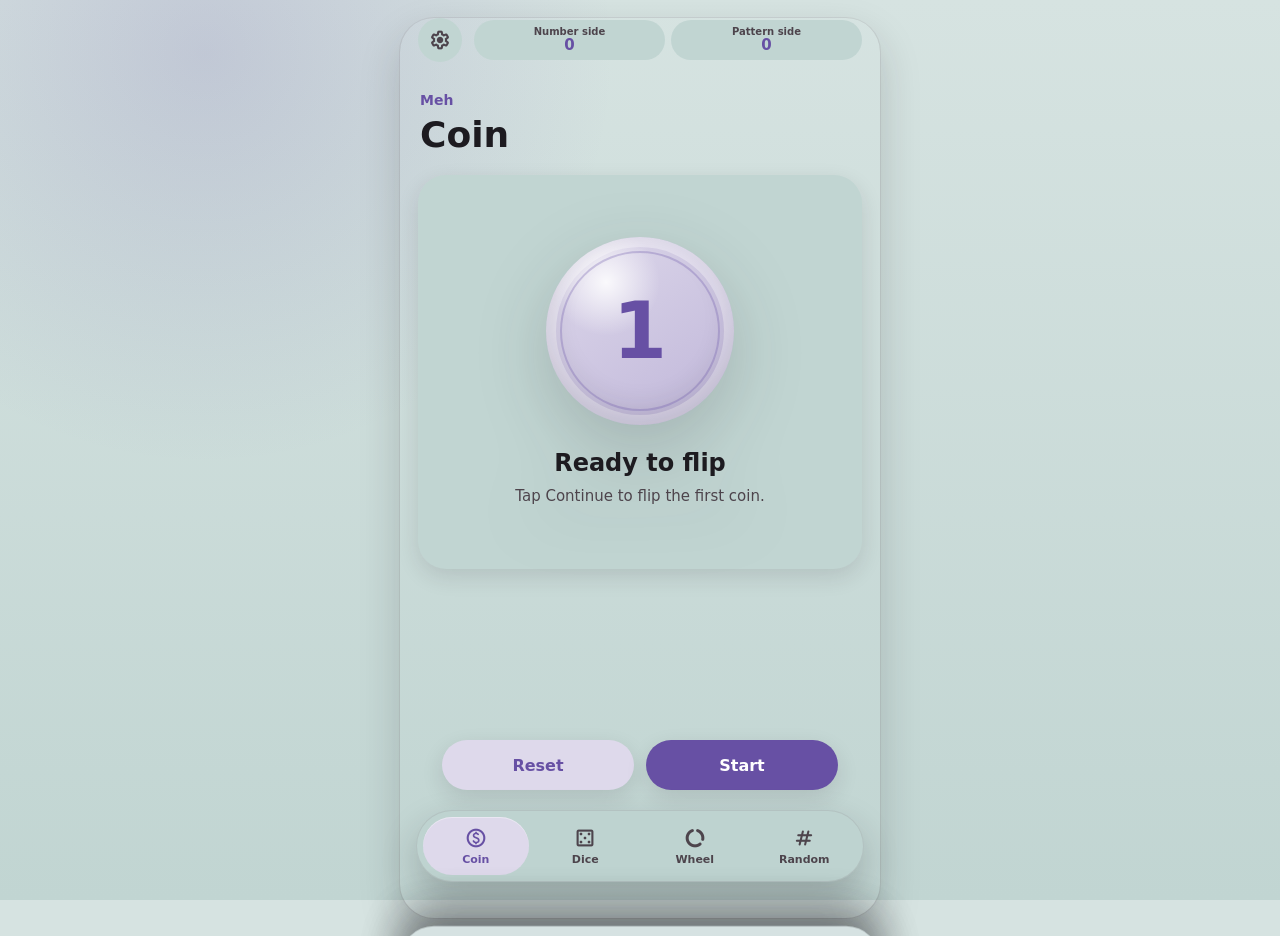
==== commit c72d7de1: "fix: restore html-owned PWA background" ====
--- a/android/app/src/main/assets/www/index.html
+++ b/android/app/src/main/assets/www/index.html
@@ -5,7 +5,7 @@
     <meta name="viewport" content="width=device-width, initial-scale=1, viewport-fit=cover" />
     <meta id="themeColorMeta" name="theme-color" content="#d6e3e1" />
     <meta name="color-scheme" content="light dark" />
-    <meta name="meh-build" content="1.1.1-pwa-r21" />
+    <meta name="meh-build" content="1.1.1-pwa-r23" />
     <meta name="apple-mobile-web-app-capable" content="yes" />
     <meta id="appleWebAppTitle" name="apple-mobile-web-app-title" content="随便吧" />
     <meta name="apple-mobile-web-app-status-bar-style" content="black-translucent" />
@@ -35,7 +35,7 @@
       }
     </style>
     <title>随便吧</title>
-    <link id="appManifest" rel="manifest" href="./manifest-zh.webmanifest?v=1.1.1-pwa-r21" />
+    <link id="appManifest" rel="manifest" href="./manifest-zh.webmanifest?v=1.1.1-pwa-r23" />
     <script>
       (() => {
         const root = document.documentElement;
@@ -113,18 +113,18 @@
     <link
       rel="icon"
       type="image/x-icon"
-      href="./favicon.ico?v=1.1.1-pwa-r21"
+      href="./favicon.ico?v=1.1.1-pwa-r23"
     />
     <link
       rel="shortcut icon"
       type="image/x-icon"
-      href="./favicon.ico?v=1.1.1-pwa-r21"
+      href="./favicon.ico?v=1.1.1-pwa-r23"
     />
     <link
       rel="apple-touch-icon"
-      href="./icons/meh_icon.png?v=1.1.1-pwa-r21"
+      href="./icons/meh_icon.png?v=1.1.1-pwa-r23"
     />
-    <link rel="stylesheet" href="./style.css?v=1.1.1-pwa-r21" />
+    <link rel="stylesheet" href="./style.css?v=1.1.1-pwa-r23" />
   </head>
   <body>
     <div id="viewport-background" aria-hidden="true"></div>
@@ -404,7 +404,7 @@
         </div>
         <div class="version-details">
           <span><span data-i18n="webVersion">Web 版本</span>：1.1.1</span>
-          <span><span data-i18n="buildVersion">构建</span>：<span id="pwaBuildValue">1.1.1-pwa-r21</span></span>
+          <span><span data-i18n="buildVersion">构建</span>：<span id="pwaBuildValue">1.1.1-pwa-r23</span></span>
           <span id="androidVersionDetail" hidden>Android：<span id="androidVersionValue"></span></span>
         </div>
         <button class="small-pill-button full-width" id="checkUpdateButton" type="button" data-i18n="checkUpdate">检查更新</button>
@@ -489,7 +489,7 @@
       <button class="save-preset-button" id="saveNumberSettingsButton" type="button" data-i18n="settings">设置</button>
     </aside>
 
-    <script src="./pwa-update.js?v=1.1.1-pwa-r21" defer></script>
-    <script src="./app.js?v=1.1.1-pwa-r21" defer></script>
+    <script src="./pwa-update.js?v=1.1.1-pwa-r23" defer></script>
+    <script src="./app.js?v=1.1.1-pwa-r23" defer></script>
   </body>
 </html>
--- a/android/app/src/main/assets/www/style.css
+++ b/android/app/src/main/assets/www/style.css
@@ -4,7 +4,7 @@
 
 @font-face {
   font-family: "Material Symbols Rounded";
-  src: url("./fonts/material-symbols-rounded.woff2?v=1.1.1-pwa-r21") format("woff2");
+  src: url("./fonts/material-symbols-rounded.woff2?v=1.1.1-pwa-r23") format("woff2");
   font-display: block;
   font-style: normal;
   font-weight: 100 700;
@@ -2443,20 +2443,19 @@
   overflow-x: hidden !important;
   overflow-y: auto !important;
   background-color: var(--surface) !important;
-  background-image: none !important;
-}
-
-#viewport-background {
-  position: fixed !important;
-  inset: -1px !important;
-  z-index: 0 !important;
-  width: auto !important;
-  height: auto !important;
-  background-color: transparent !important;
   background-image: var(--app-background) !important;
   background-size: var(--app-background-size) !important;
   background-position: var(--app-background-position) !important;
   background-repeat: var(--app-background-repeat) !important;
+}
+
+#viewport-background {
+  position: fixed !important;
+  inset: 0 !important;
+  z-index: 0 !important;
+  width: auto !important;
+  height: auto !important;
+  background: transparent !important;
   pointer-events: none !important;
   transform: none !important;
   filter: none !important;
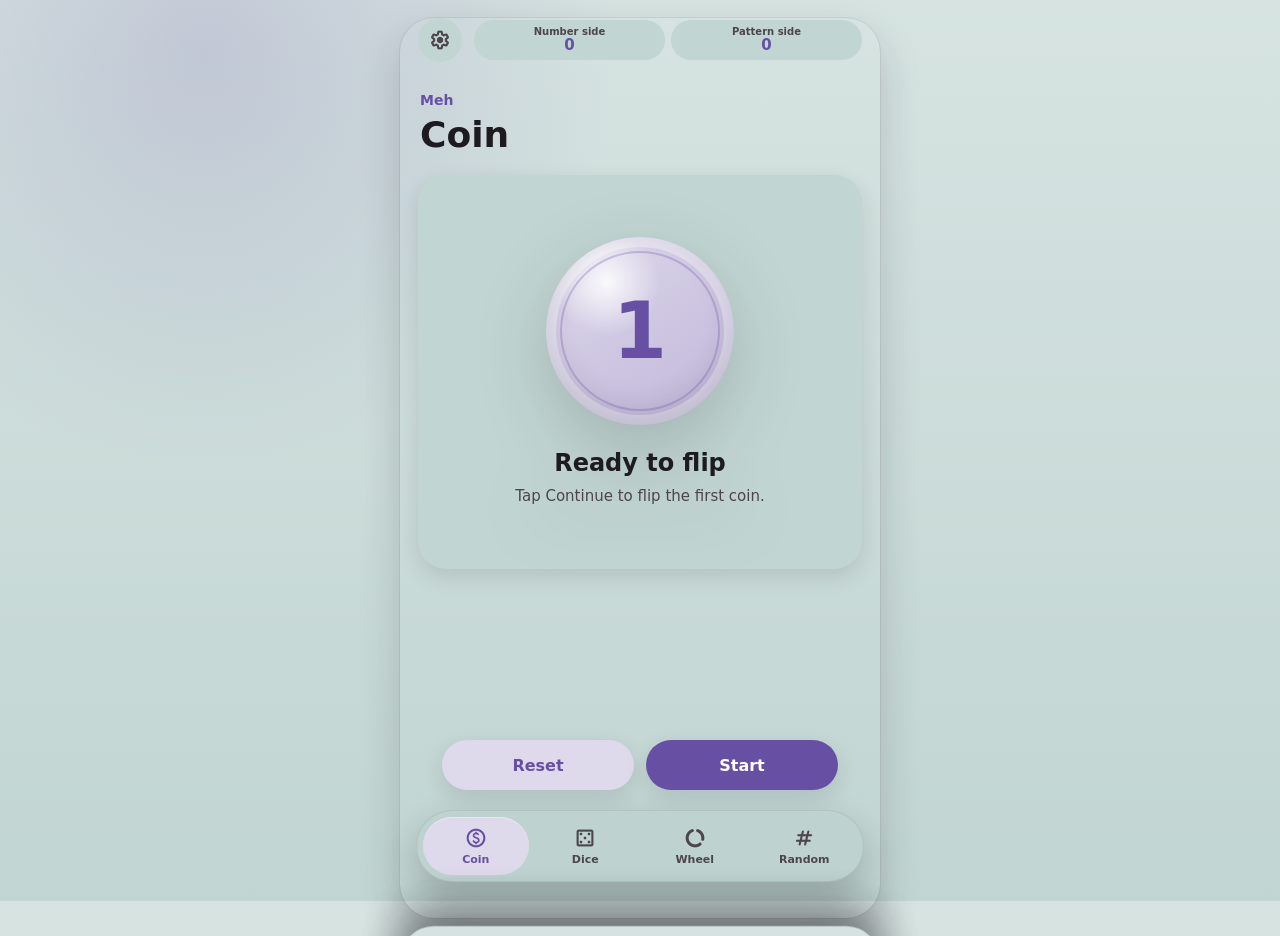
==== commit 110fe24f: "Revert "fix: restore html-owned PWA background" This reverts commit c72d7de178e22d18349915bbdb358557" ====
--- a/android/app/src/main/assets/www/index.html
+++ b/android/app/src/main/assets/www/index.html
@@ -5,7 +5,7 @@
     <meta name="viewport" content="width=device-width, initial-scale=1, viewport-fit=cover" />
     <meta id="themeColorMeta" name="theme-color" content="#d6e3e1" />
     <meta name="color-scheme" content="light dark" />
-    <meta name="meh-build" content="1.1.1-pwa-r23" />
+    <meta name="meh-build" content="1.1.1-pwa-r21" />
     <meta name="apple-mobile-web-app-capable" content="yes" />
     <meta id="appleWebAppTitle" name="apple-mobile-web-app-title" content="随便吧" />
     <meta name="apple-mobile-web-app-status-bar-style" content="black-translucent" />
@@ -35,7 +35,7 @@
       }
     </style>
     <title>随便吧</title>
-    <link id="appManifest" rel="manifest" href="./manifest-zh.webmanifest?v=1.1.1-pwa-r23" />
+    <link id="appManifest" rel="manifest" href="./manifest-zh.webmanifest?v=1.1.1-pwa-r21" />
     <script>
       (() => {
         const root = document.documentElement;
@@ -113,18 +113,18 @@
     <link
       rel="icon"
       type="image/x-icon"
-      href="./favicon.ico?v=1.1.1-pwa-r23"
+      href="./favicon.ico?v=1.1.1-pwa-r21"
     />
     <link
       rel="shortcut icon"
       type="image/x-icon"
-      href="./favicon.ico?v=1.1.1-pwa-r23"
+      href="./favicon.ico?v=1.1.1-pwa-r21"
     />
     <link
       rel="apple-touch-icon"
-      href="./icons/meh_icon.png?v=1.1.1-pwa-r23"
+      href="./icons/meh_icon.png?v=1.1.1-pwa-r21"
     />
-    <link rel="stylesheet" href="./style.css?v=1.1.1-pwa-r23" />
+    <link rel="stylesheet" href="./style.css?v=1.1.1-pwa-r21" />
   </head>
   <body>
     <div id="viewport-background" aria-hidden="true"></div>
@@ -404,7 +404,7 @@
         </div>
         <div class="version-details">
           <span><span data-i18n="webVersion">Web 版本</span>：1.1.1</span>
-          <span><span data-i18n="buildVersion">构建</span>：<span id="pwaBuildValue">1.1.1-pwa-r23</span></span>
+          <span><span data-i18n="buildVersion">构建</span>：<span id="pwaBuildValue">1.1.1-pwa-r21</span></span>
           <span id="androidVersionDetail" hidden>Android：<span id="androidVersionValue"></span></span>
         </div>
         <button class="small-pill-button full-width" id="checkUpdateButton" type="button" data-i18n="checkUpdate">检查更新</button>
@@ -489,7 +489,7 @@
       <button class="save-preset-button" id="saveNumberSettingsButton" type="button" data-i18n="settings">设置</button>
     </aside>
 
-    <script src="./pwa-update.js?v=1.1.1-pwa-r23" defer></script>
-    <script src="./app.js?v=1.1.1-pwa-r23" defer></script>
+    <script src="./pwa-update.js?v=1.1.1-pwa-r21" defer></script>
+    <script src="./app.js?v=1.1.1-pwa-r21" defer></script>
   </body>
 </html>
--- a/android/app/src/main/assets/www/style.css
+++ b/android/app/src/main/assets/www/style.css
@@ -4,7 +4,7 @@
 
 @font-face {
   font-family: "Material Symbols Rounded";
-  src: url("./fonts/material-symbols-rounded.woff2?v=1.1.1-pwa-r23") format("woff2");
+  src: url("./fonts/material-symbols-rounded.woff2?v=1.1.1-pwa-r21") format("woff2");
   font-display: block;
   font-style: normal;
   font-weight: 100 700;
@@ -2443,19 +2443,20 @@
   overflow-x: hidden !important;
   overflow-y: auto !important;
   background-color: var(--surface) !important;
+  background-image: none !important;
+}
+
+#viewport-background {
+  position: fixed !important;
+  inset: -1px !important;
+  z-index: 0 !important;
+  width: auto !important;
+  height: auto !important;
+  background-color: transparent !important;
   background-image: var(--app-background) !important;
   background-size: var(--app-background-size) !important;
   background-position: var(--app-background-position) !important;
   background-repeat: var(--app-background-repeat) !important;
-}
-
-#viewport-background {
-  position: fixed !important;
-  inset: 0 !important;
-  z-index: 0 !important;
-  width: auto !important;
-  height: auto !important;
-  background: transparent !important;
   pointer-events: none !important;
   transform: none !important;
   filter: none !important;
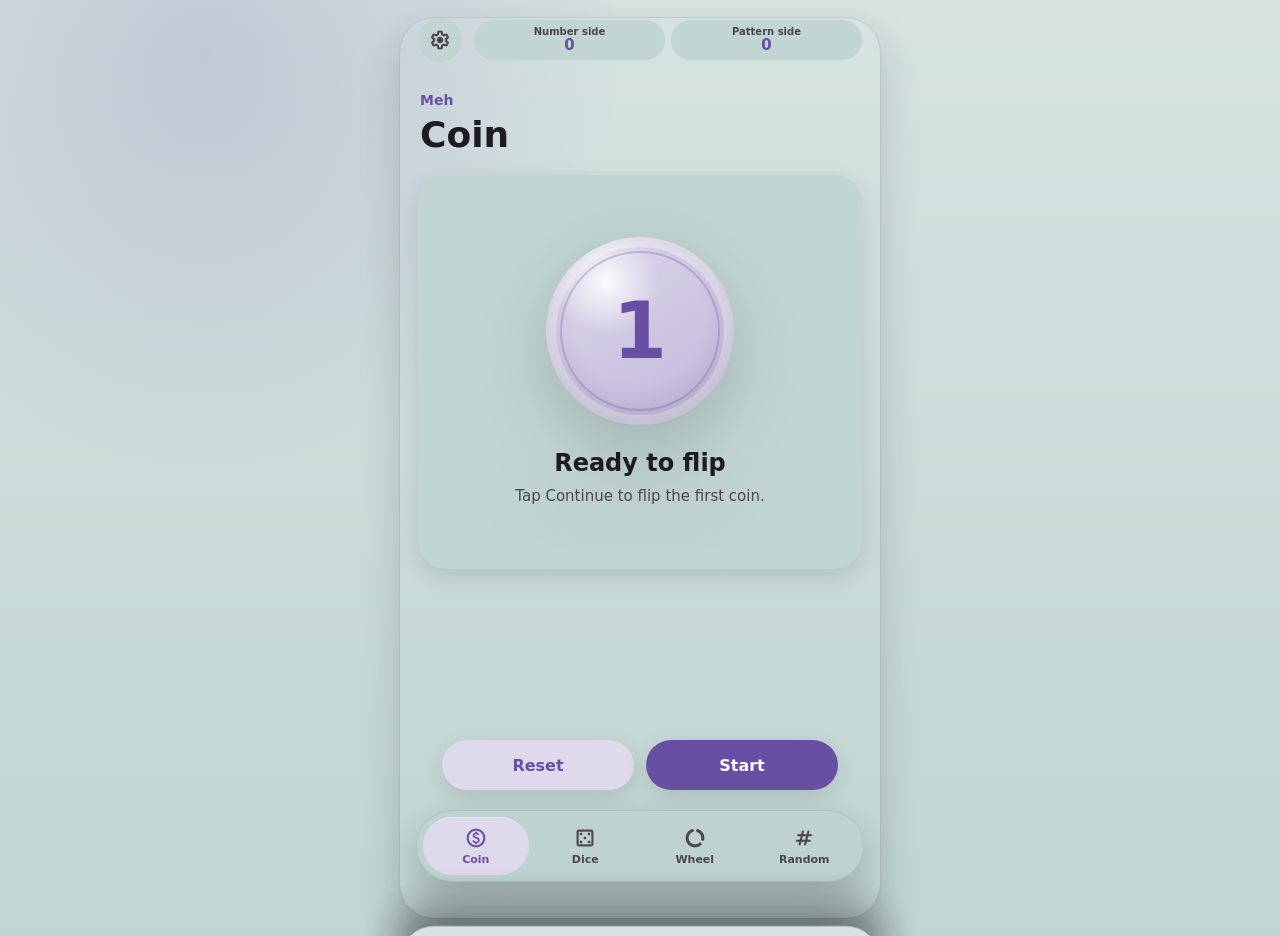
==== commit 8371f006: "fix: align iOS root and body backgrounds" ====
--- a/android/app/src/main/assets/www/index.html
+++ b/android/app/src/main/assets/www/index.html
@@ -5,7 +5,7 @@
     <meta name="viewport" content="width=device-width, initial-scale=1, viewport-fit=cover" />
     <meta id="themeColorMeta" name="theme-color" content="#d6e3e1" />
     <meta name="color-scheme" content="light dark" />
-    <meta name="meh-build" content="1.1.1-pwa-r21" />
+    <meta name="meh-build" content="1.1.1-pwa-r24" />
     <meta name="apple-mobile-web-app-capable" content="yes" />
     <meta id="appleWebAppTitle" name="apple-mobile-web-app-title" content="随便吧" />
     <meta name="apple-mobile-web-app-status-bar-style" content="black-translucent" />
@@ -25,7 +25,7 @@
 
       body {
         min-height: 100vh;
-        background: transparent;
+        background-color: var(--surface, #d6e3e1);
       }
 
       @supports (height: 100dvh) {
@@ -35,7 +35,7 @@
       }
     </style>
     <title>随便吧</title>
-    <link id="appManifest" rel="manifest" href="./manifest-zh.webmanifest?v=1.1.1-pwa-r21" />
+    <link id="appManifest" rel="manifest" href="./manifest-zh.webmanifest?v=1.1.1-pwa-r24" />
     <script>
       (() => {
         const root = document.documentElement;
@@ -113,18 +113,18 @@
     <link
       rel="icon"
       type="image/x-icon"
-      href="./favicon.ico?v=1.1.1-pwa-r21"
+      href="./favicon.ico?v=1.1.1-pwa-r24"
     />
     <link
       rel="shortcut icon"
       type="image/x-icon"
-      href="./favicon.ico?v=1.1.1-pwa-r21"
+      href="./favicon.ico?v=1.1.1-pwa-r24"
     />
     <link
       rel="apple-touch-icon"
-      href="./icons/meh_icon.png?v=1.1.1-pwa-r21"
+      href="./icons/meh_icon.png?v=1.1.1-pwa-r24"
     />
-    <link rel="stylesheet" href="./style.css?v=1.1.1-pwa-r21" />
+    <link rel="stylesheet" href="./style.css?v=1.1.1-pwa-r24" />
   </head>
   <body>
     <div id="viewport-background" aria-hidden="true"></div>
@@ -404,7 +404,7 @@
         </div>
         <div class="version-details">
           <span><span data-i18n="webVersion">Web 版本</span>：1.1.1</span>
-          <span><span data-i18n="buildVersion">构建</span>：<span id="pwaBuildValue">1.1.1-pwa-r21</span></span>
+          <span><span data-i18n="buildVersion">构建</span>：<span id="pwaBuildValue">1.1.1-pwa-r24</span></span>
           <span id="androidVersionDetail" hidden>Android：<span id="androidVersionValue"></span></span>
         </div>
         <button class="small-pill-button full-width" id="checkUpdateButton" type="button" data-i18n="checkUpdate">检查更新</button>
@@ -489,7 +489,7 @@
       <button class="save-preset-button" id="saveNumberSettingsButton" type="button" data-i18n="settings">设置</button>
     </aside>
 
-    <script src="./pwa-update.js?v=1.1.1-pwa-r21" defer></script>
-    <script src="./app.js?v=1.1.1-pwa-r21" defer></script>
+    <script src="./pwa-update.js?v=1.1.1-pwa-r24" defer></script>
+    <script src="./app.js?v=1.1.1-pwa-r24" defer></script>
   </body>
 </html>
--- a/android/app/src/main/assets/www/style.css
+++ b/android/app/src/main/assets/www/style.css
@@ -4,7 +4,7 @@
 
 @font-face {
   font-family: "Material Symbols Rounded";
-  src: url("./fonts/material-symbols-rounded.woff2?v=1.1.1-pwa-r21") format("woff2");
+  src: url("./fonts/material-symbols-rounded.woff2?v=1.1.1-pwa-r24") format("woff2");
   font-display: block;
   font-style: normal;
   font-weight: 100 700;
@@ -2443,20 +2443,19 @@
   overflow-x: hidden !important;
   overflow-y: auto !important;
   background-color: var(--surface) !important;
-  background-image: none !important;
-}
-
-#viewport-background {
-  position: fixed !important;
-  inset: -1px !important;
-  z-index: 0 !important;
-  width: auto !important;
-  height: auto !important;
-  background-color: transparent !important;
   background-image: var(--app-background) !important;
   background-size: var(--app-background-size) !important;
   background-position: var(--app-background-position) !important;
   background-repeat: var(--app-background-repeat) !important;
+}
+
+#viewport-background {
+  position: fixed !important;
+  inset: 0 !important;
+  z-index: 0 !important;
+  width: auto !important;
+  height: auto !important;
+  background: transparent !important;
   pointer-events: none !important;
   transform: none !important;
   filter: none !important;
@@ -2473,7 +2472,11 @@
   height: auto !important;
   margin: 0 !important;
   overflow-x: hidden !important;
-  background: transparent !important;
+  background-color: var(--surface) !important;
+  background-image: var(--app-background) !important;
+  background-size: var(--app-background-size) !important;
+  background-position: var(--app-background-position) !important;
+  background-repeat: var(--app-background-repeat) !important;
 }
 
 .phone-frame {
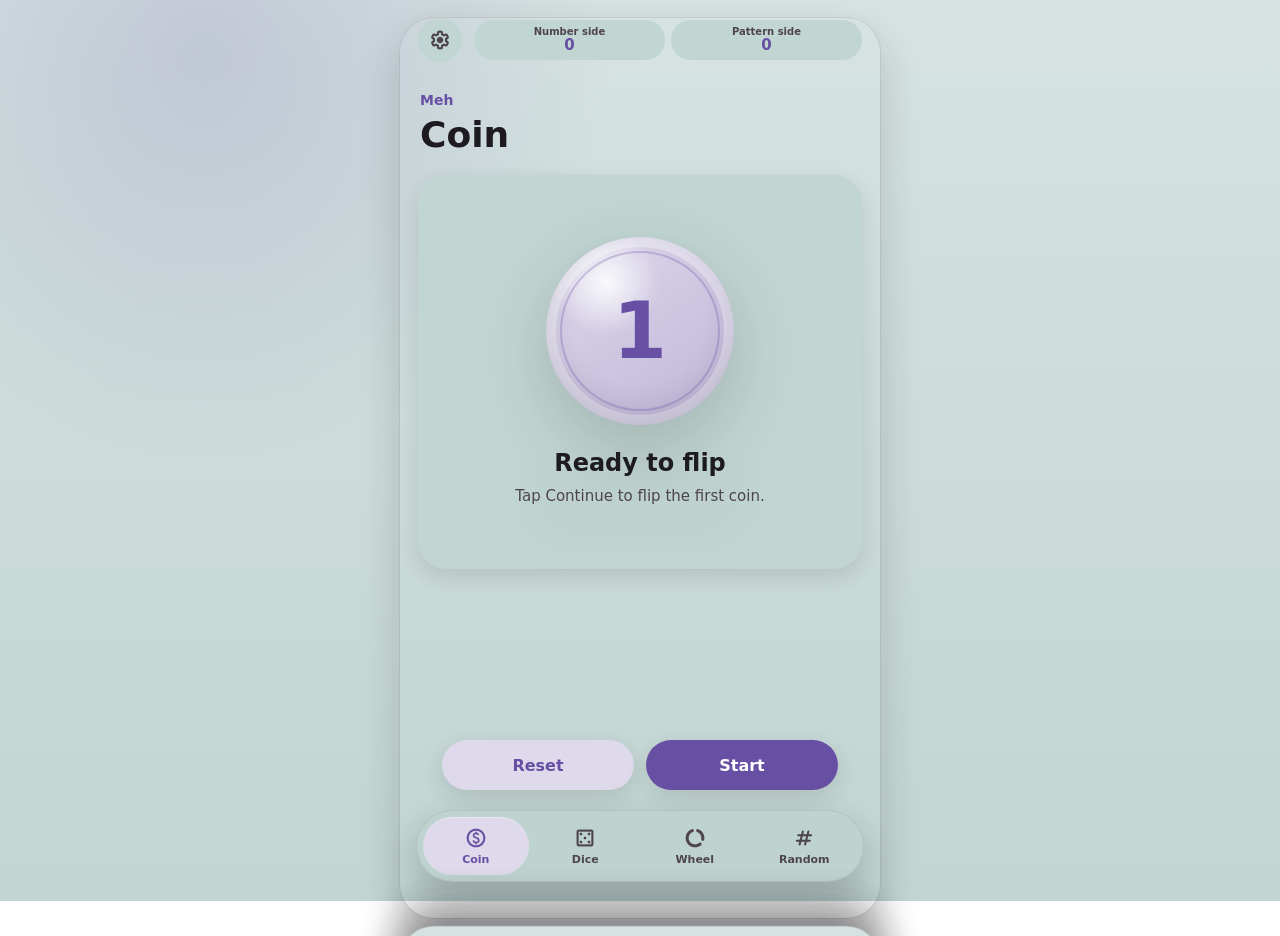
==== commit ec7b6158: "fix: restore transparent iOS PWA status bar" ====
--- a/android/app/src/main/assets/www/index.html
+++ b/android/app/src/main/assets/www/index.html
@@ -5,7 +5,7 @@
     <meta name="viewport" content="width=device-width, initial-scale=1, viewport-fit=cover" />
     <meta id="themeColorMeta" name="theme-color" content="#d6e3e1" />
     <meta name="color-scheme" content="light dark" />
-    <meta name="meh-build" content="1.1.1-pwa-r24" />
+    <meta name="meh-build" content="1.1.1-pwa-r26" />
     <meta name="apple-mobile-web-app-capable" content="yes" />
     <meta id="appleWebAppTitle" name="apple-mobile-web-app-title" content="随便吧" />
     <meta name="apple-mobile-web-app-status-bar-style" content="black-translucent" />
@@ -20,12 +20,14 @@
       }
 
       html {
-        background-color: var(--surface, #d6e3e1);
+        background-color: transparent;
+        background-image: none;
       }
 
       body {
         min-height: 100vh;
-        background-color: var(--surface, #d6e3e1);
+        background-color: transparent;
+        background-image: none;
       }
 
       @supports (height: 100dvh) {
@@ -35,7 +37,7 @@
       }
     </style>
     <title>随便吧</title>
-    <link id="appManifest" rel="manifest" href="./manifest-zh.webmanifest?v=1.1.1-pwa-r24" />
+    <link id="appManifest" rel="manifest" href="./manifest-zh.webmanifest?v=1.1.1-pwa-r26" />
     <script>
       (() => {
         const root = document.documentElement;
@@ -97,7 +99,14 @@
         root.style.setProperty("--surface", surface);
         root.style.setProperty("--surface-container", surfaceContainer);
         root.style.setProperty("--surface-container-high", surfaceContainerHigh);
-        document.querySelector("#themeColorMeta").content = surface;
+        const themeMeta = document.querySelector("#themeColorMeta");
+        if (themeMeta) {
+          if (platformClass === "platform-ios-pwa") {
+            themeMeta.remove();
+          } else {
+            themeMeta.content = surface;
+          }
+        }
 
         const isChinese = language === "zh";
         const appName = isChinese ? "随便吧" : "Meh";
@@ -113,18 +122,18 @@
     <link
       rel="icon"
       type="image/x-icon"
-      href="./favicon.ico?v=1.1.1-pwa-r24"
+      href="./favicon.ico?v=1.1.1-pwa-r26"
     />
     <link
       rel="shortcut icon"
       type="image/x-icon"
-      href="./favicon.ico?v=1.1.1-pwa-r24"
+      href="./favicon.ico?v=1.1.1-pwa-r26"
     />
     <link
       rel="apple-touch-icon"
-      href="./icons/meh_icon.png?v=1.1.1-pwa-r24"
+      href="./icons/meh_icon.png?v=1.1.1-pwa-r26"
     />
-    <link rel="stylesheet" href="./style.css?v=1.1.1-pwa-r24" />
+    <link rel="stylesheet" href="./style.css?v=1.1.1-pwa-r26" />
   </head>
   <body>
     <div id="viewport-background" aria-hidden="true"></div>
@@ -404,7 +413,7 @@
         </div>
         <div class="version-details">
           <span><span data-i18n="webVersion">Web 版本</span>：1.1.1</span>
-          <span><span data-i18n="buildVersion">构建</span>：<span id="pwaBuildValue">1.1.1-pwa-r24</span></span>
+          <span><span data-i18n="buildVersion">构建</span>：<span id="pwaBuildValue">1.1.1-pwa-r26</span></span>
           <span id="androidVersionDetail" hidden>Android：<span id="androidVersionValue"></span></span>
         </div>
         <button class="small-pill-button full-width" id="checkUpdateButton" type="button" data-i18n="checkUpdate">检查更新</button>
@@ -489,7 +498,7 @@
       <button class="save-preset-button" id="saveNumberSettingsButton" type="button" data-i18n="settings">设置</button>
     </aside>
 
-    <script src="./pwa-update.js?v=1.1.1-pwa-r24" defer></script>
-    <script src="./app.js?v=1.1.1-pwa-r24" defer></script>
+    <script src="./pwa-update.js?v=1.1.1-pwa-r26" defer></script>
+    <script src="./app.js?v=1.1.1-pwa-r26" defer></script>
   </body>
 </html>
--- a/android/app/src/main/assets/www/style.css
+++ b/android/app/src/main/assets/www/style.css
@@ -4,7 +4,7 @@
 
 @font-face {
   font-family: "Material Symbols Rounded";
-  src: url("./fonts/material-symbols-rounded.woff2?v=1.1.1-pwa-r24") format("woff2");
+  src: url("./fonts/material-symbols-rounded.woff2?v=1.1.1-pwa-r26") format("woff2");
   font-display: block;
   font-style: normal;
   font-weight: 100 700;
@@ -2442,20 +2442,21 @@
   min-height: 100% !important;
   overflow-x: hidden !important;
   overflow-y: auto !important;
+  background-color: transparent !important;
+  background-image: none !important;
+}
+
+#viewport-background {
+  position: fixed !important;
+  inset: -1px !important;
+  z-index: 0 !important;
+  width: auto !important;
+  height: auto !important;
   background-color: var(--surface) !important;
   background-image: var(--app-background) !important;
   background-size: var(--app-background-size) !important;
   background-position: var(--app-background-position) !important;
   background-repeat: var(--app-background-repeat) !important;
-}
-
-#viewport-background {
-  position: fixed !important;
-  inset: 0 !important;
-  z-index: 0 !important;
-  width: auto !important;
-  height: auto !important;
-  background: transparent !important;
   pointer-events: none !important;
   transform: none !important;
   filter: none !important;
@@ -2472,11 +2473,8 @@
   height: auto !important;
   margin: 0 !important;
   overflow-x: hidden !important;
-  background-color: var(--surface) !important;
-  background-image: var(--app-background) !important;
-  background-size: var(--app-background-size) !important;
-  background-position: var(--app-background-position) !important;
-  background-repeat: var(--app-background-repeat) !important;
+  background-color: transparent !important;
+  background-image: none !important;
 }
 
 .phone-frame {
